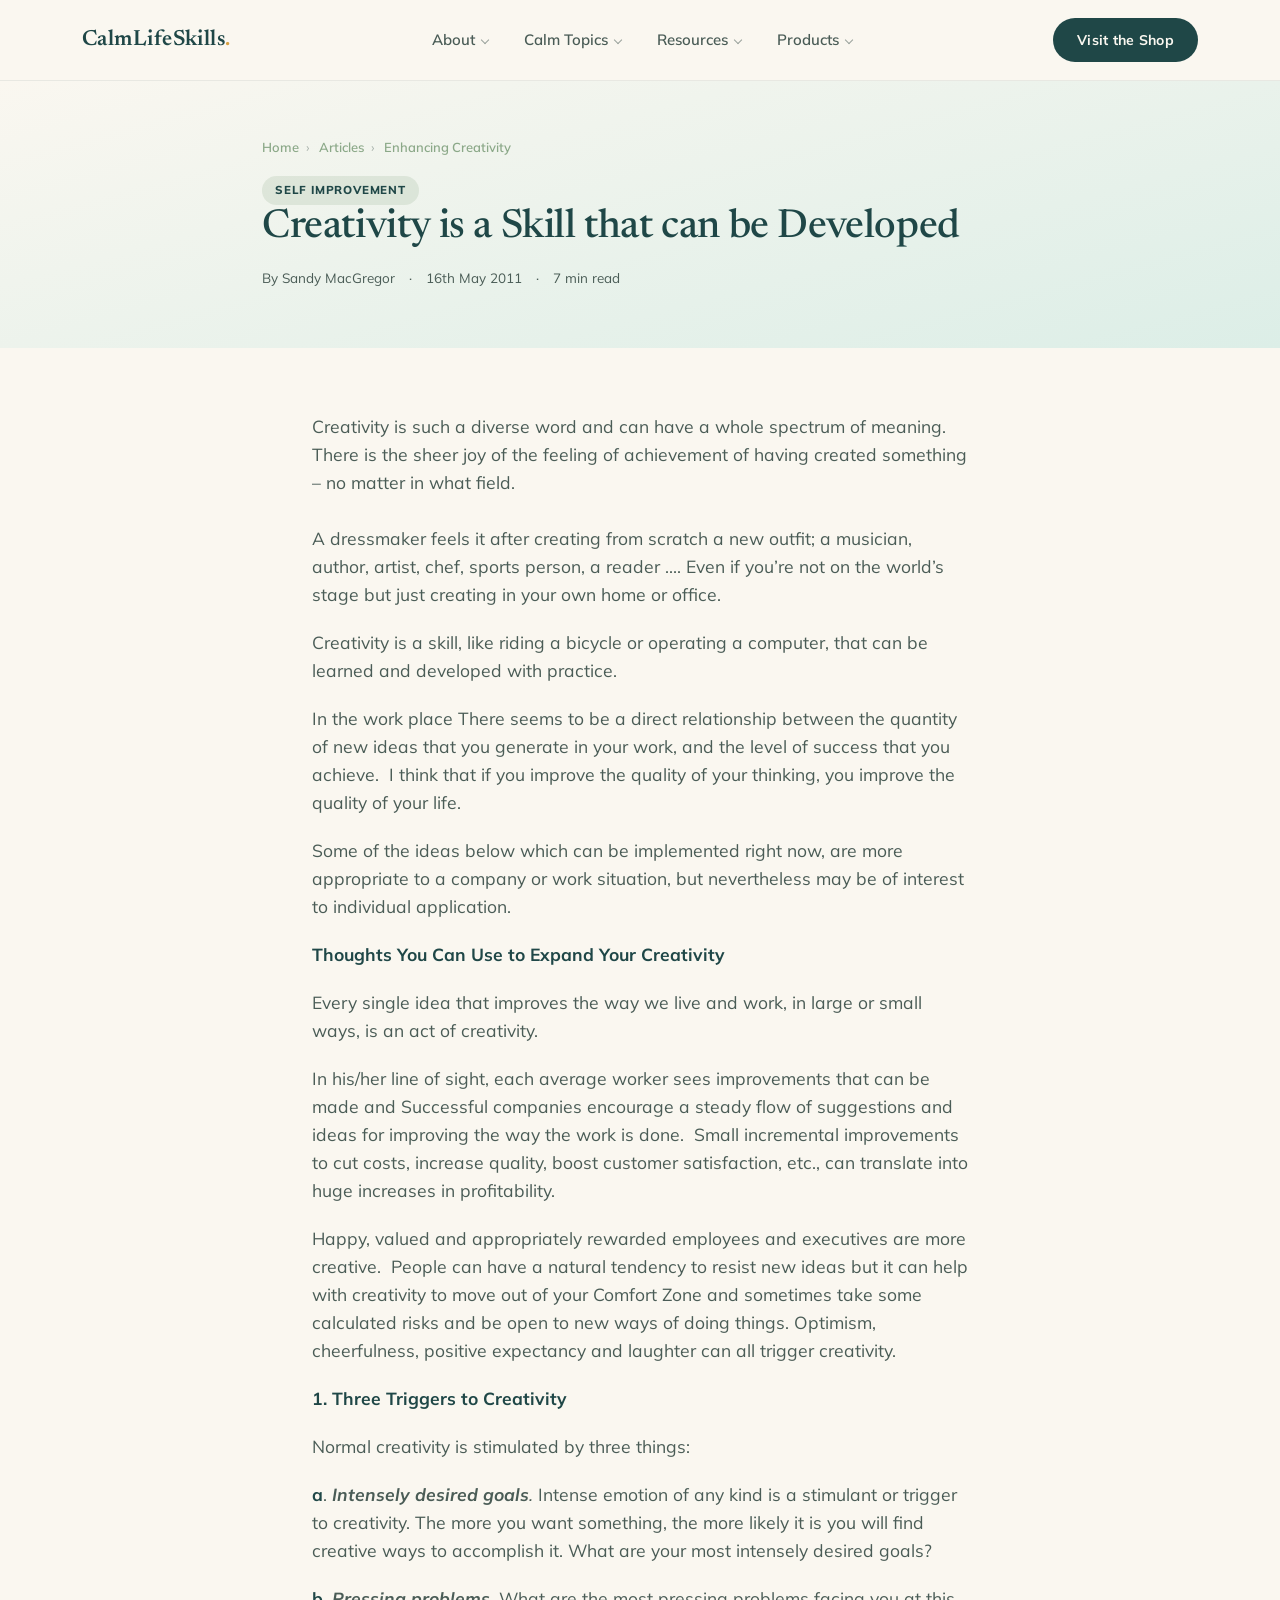
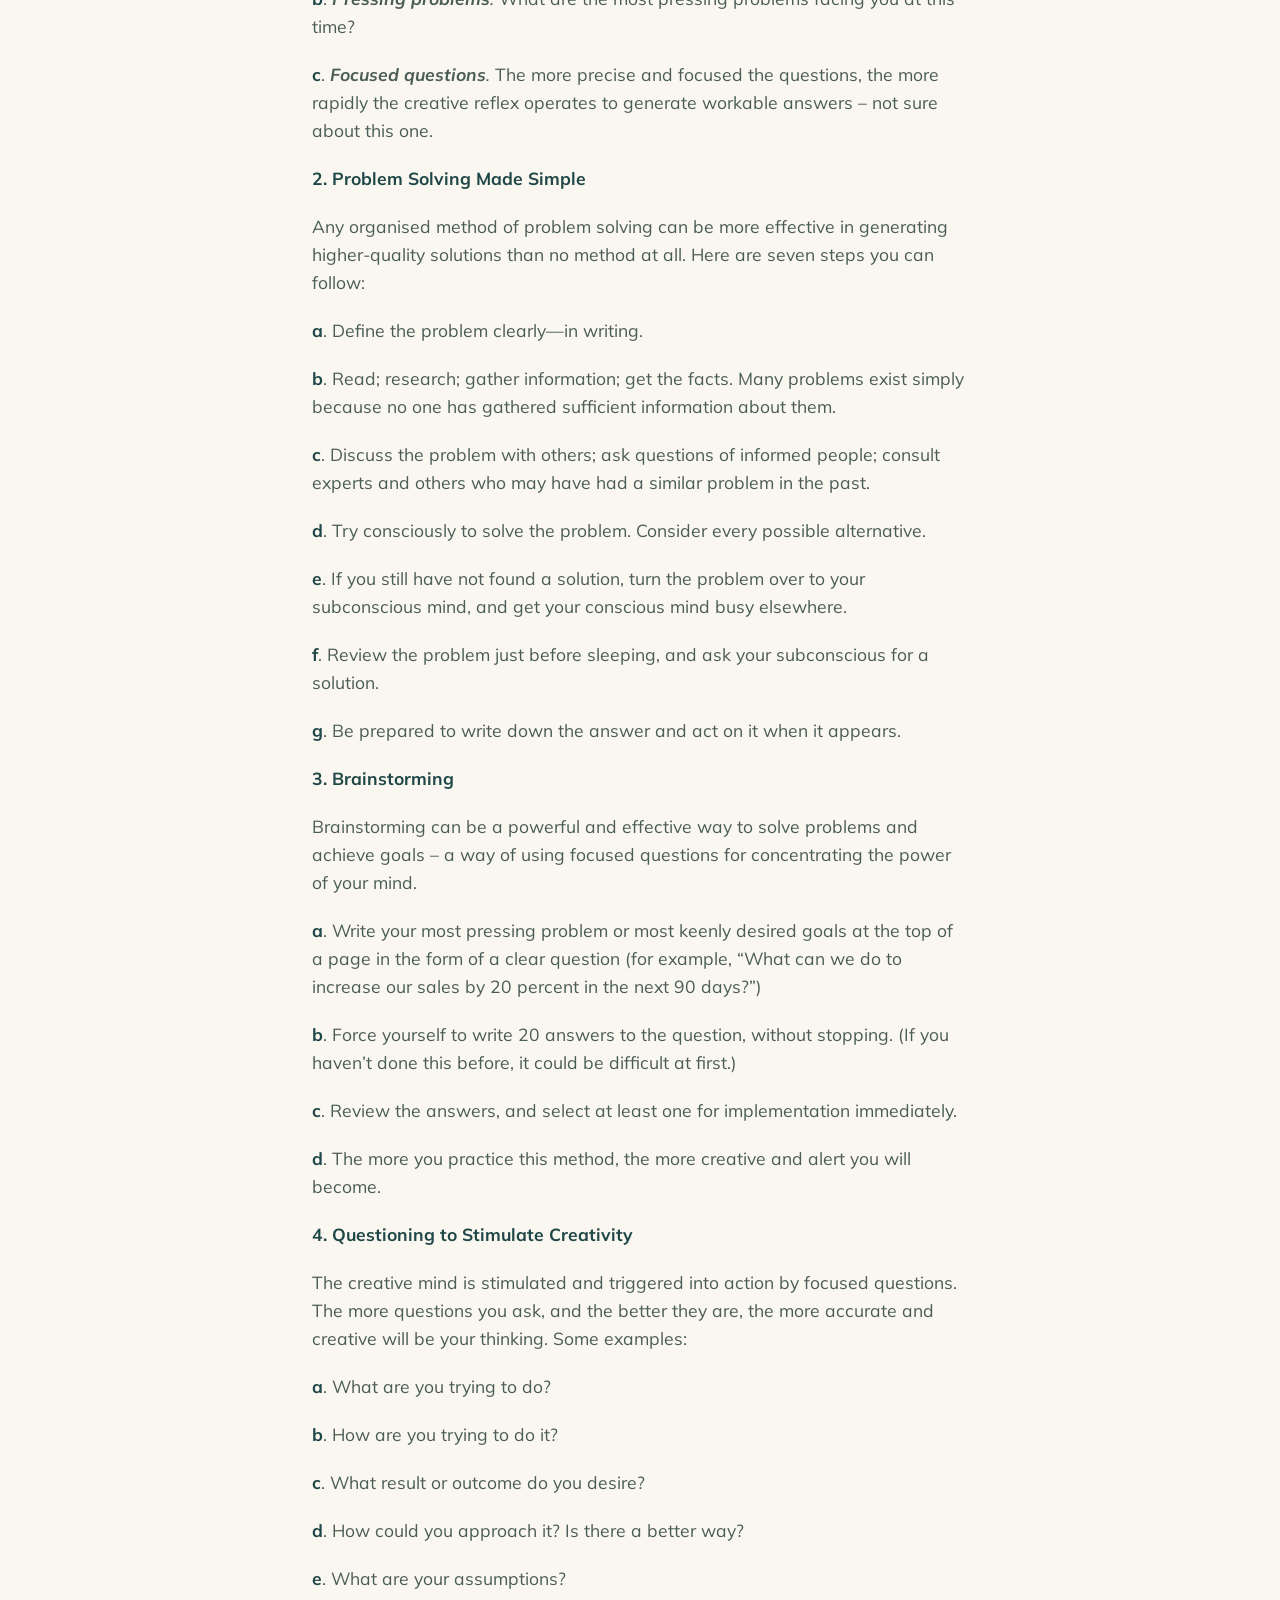
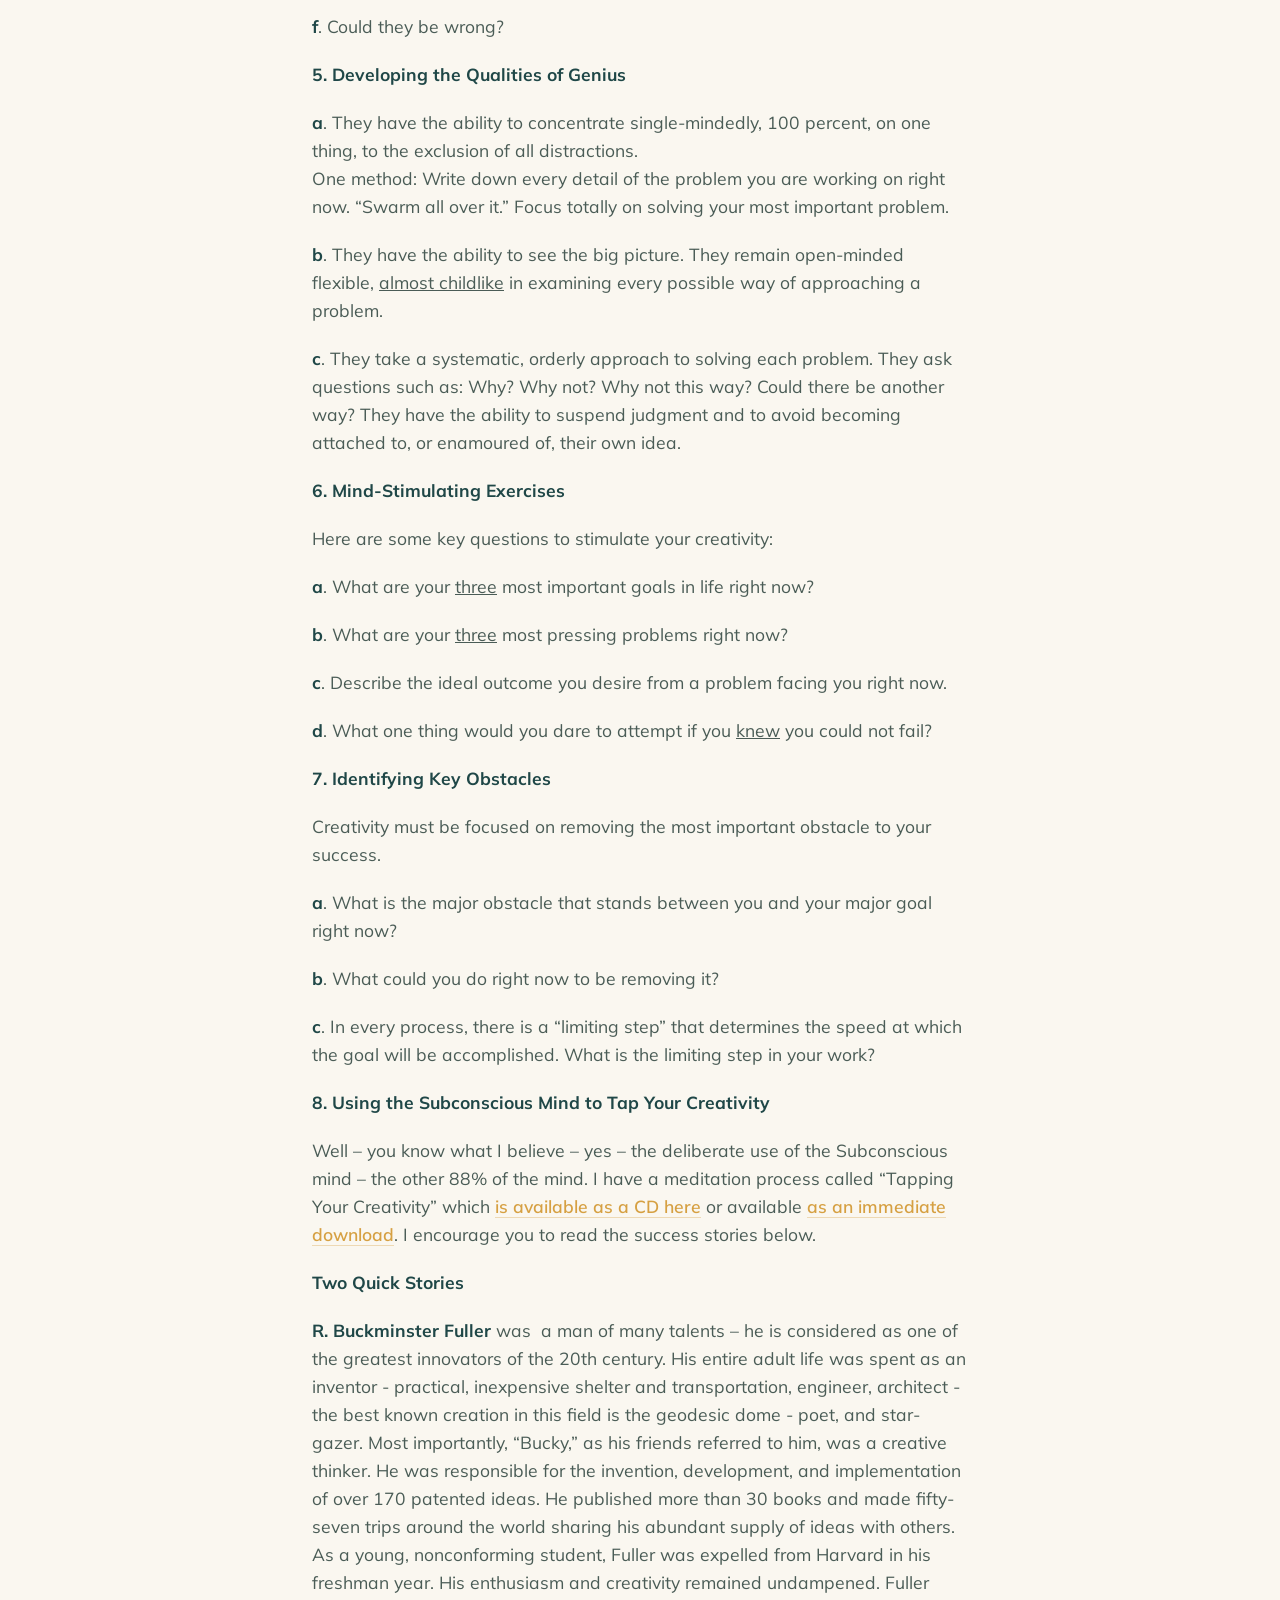
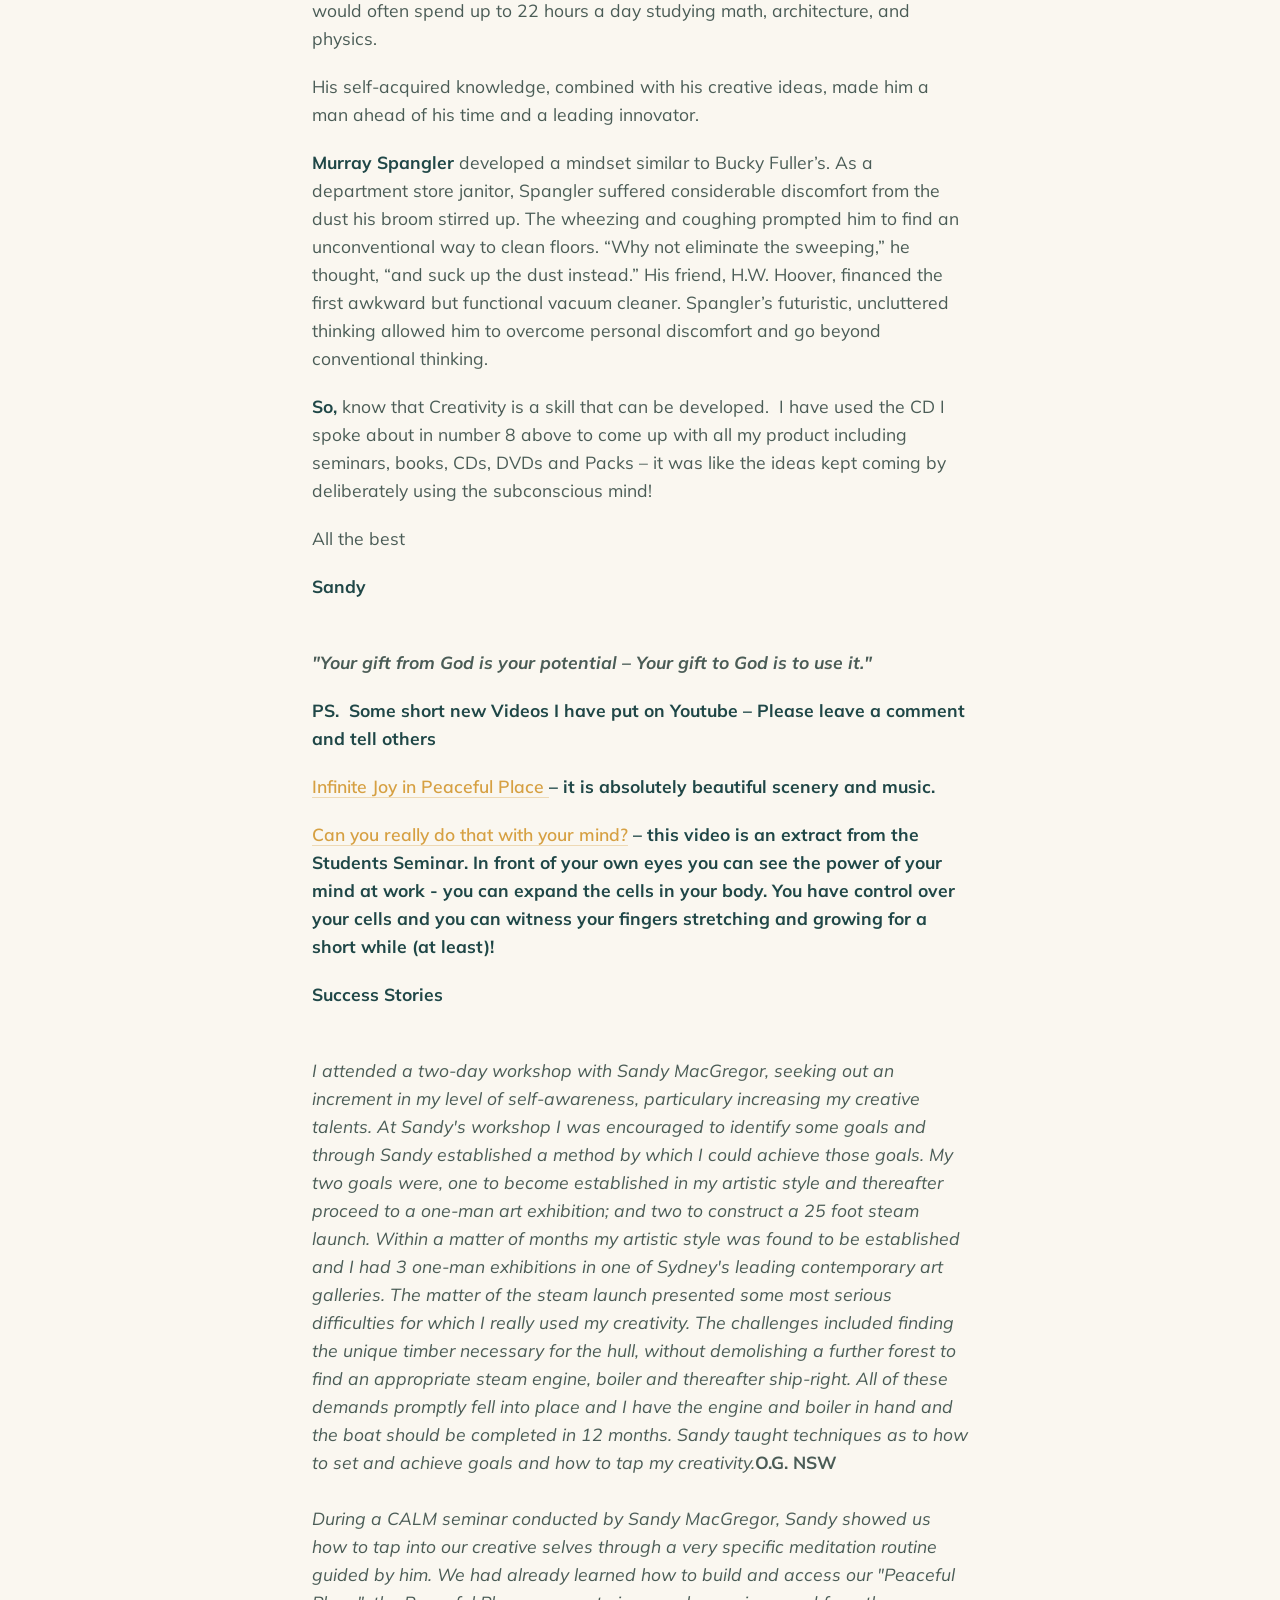
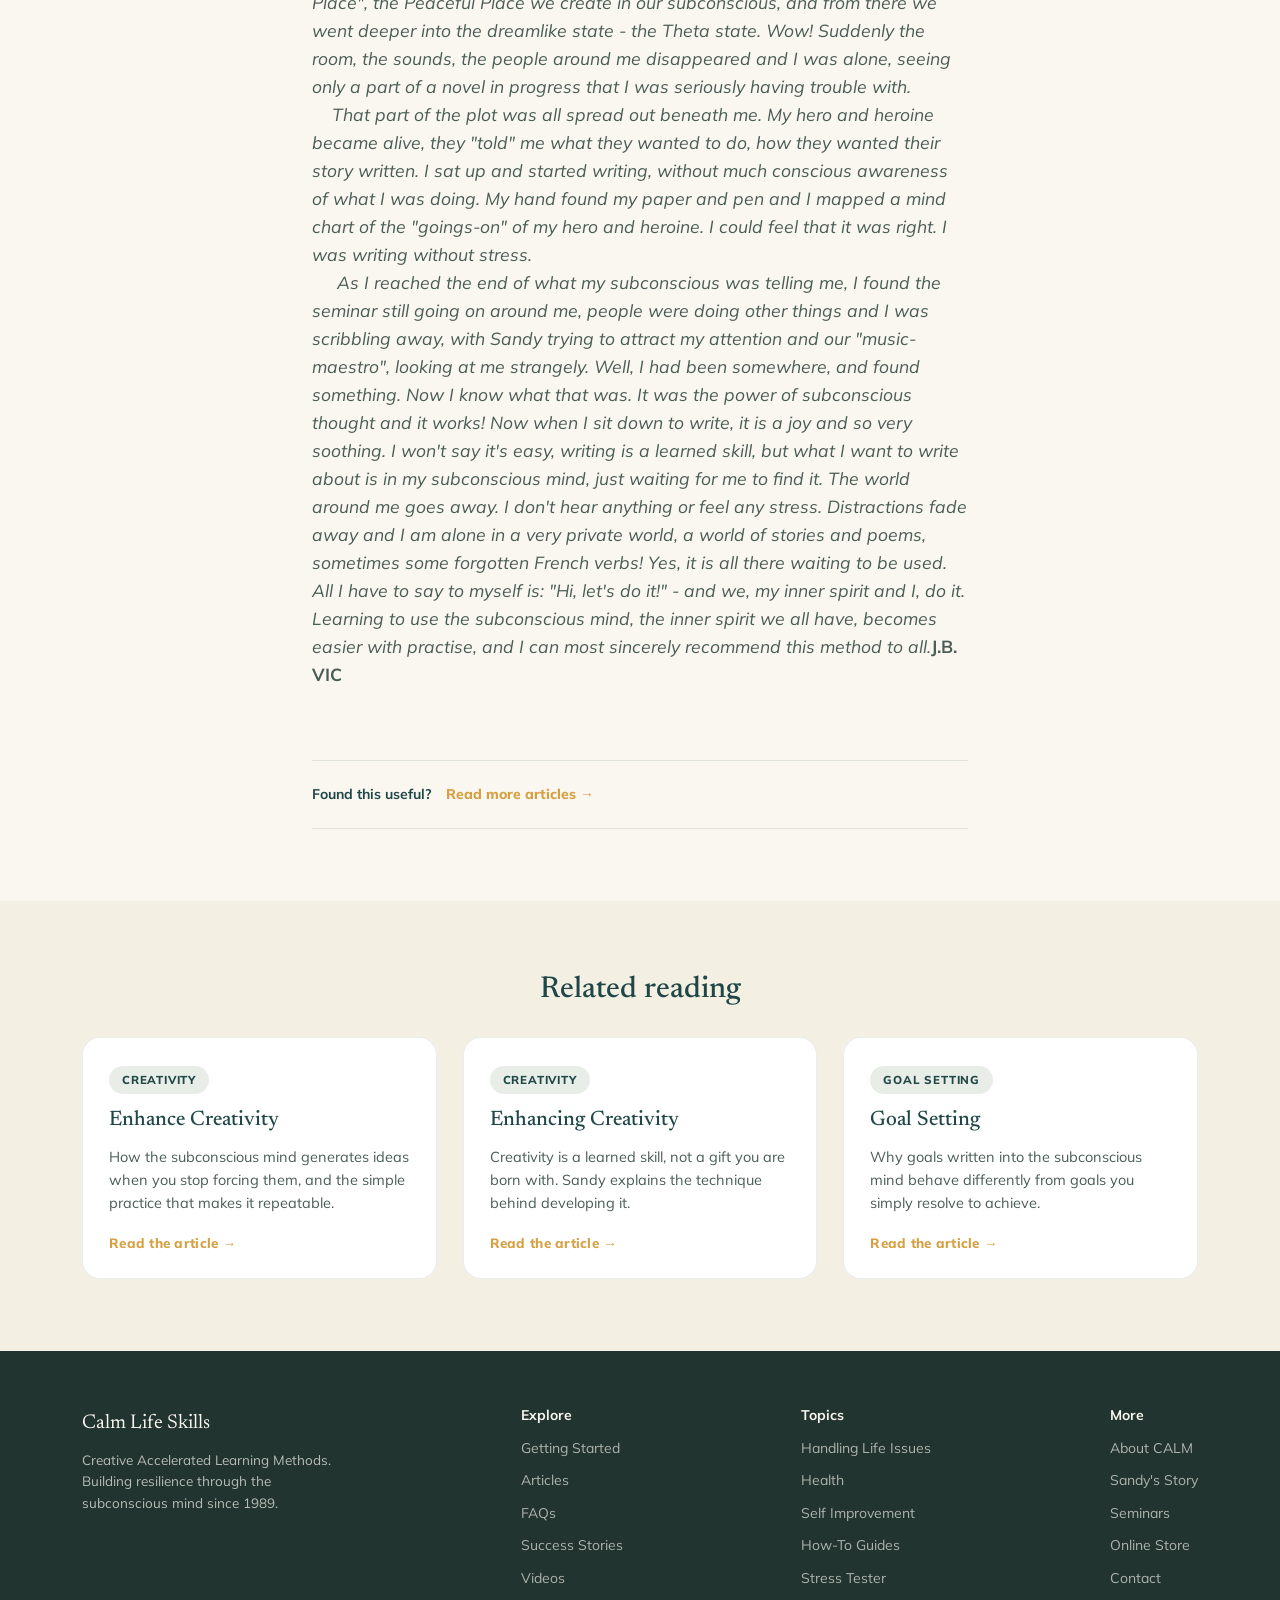
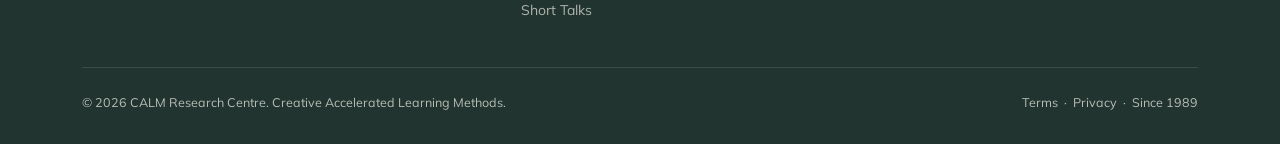
==== article.html @ 5b9779eb "CALM design refresh: article + listing templates, full nav, mobile drawer" ====
<!DOCTYPE html>
<html lang="en">
<head>
<meta charset="UTF-8">
<meta name="viewport" content="width=device-width, initial-scale=1.0">
<title>Creativity is a Skill that can be Developed | CALM Research Centre</title>
<meta name="description" content="Creativity is such a diverse word and can have a whole spectrum of meaning. There is the sheer joy of the feeling of achievement of having created something." />
<link rel="preconnect" href="https://fonts.googleapis.com">
<link rel="preconnect" href="https://fonts.gstatic.com" crossorigin>
<link href="https://fonts.googleapis.com/css2?family=Newsreader:ital,opsz,wght@0,72,400;0,72,500;0,72,600;1,72,400;1,72,500&family=Mulish:wght@400;500;600;700;800&display=swap" rel="stylesheet">
<link href="assets/calm-theme.css" rel="stylesheet">
</head>
<body>
<a class="skip-link" href="#main">Skip to content</a>

<div class="topbar">
  <div class="topbar-inner">
    <a href="/" class="logo">CalmLifeSkills<span>.</span></a>

    <nav class="nav-links" aria-label="Main">
      <div class="has-mega">
        <a href="/about">About</a>
        <div class="mega cols-1">
          <div>
            <h5>About</h5>
          <a href="/about/calm">About CALM</a>
          <a href="/about/sandy-macgregor">Sandy&#x27;s Story</a>
          <a href="/about/all-the-latest">All the Latest</a>
          <a href="/about/contact">Contact</a>
          <a href="/charity-and-others/my-charity">My Charity</a>
          <a href="/charity-and-others/tours-to-vietnam">My Tours to Vietnam</a>
          </div>
        </div>
      </div>

      <div class="has-mega">
        <a href="/topics" class="is-active">Calm Topics</a>
        <div class="mega cols-3">
          <div>
            <h5>Handling Life Issues</h5>
          <a href="/handling-life-issues/acceptance-and-letting-go">Acceptance &amp; Letting Go</a>
          <a href="/handling-life-issues/dealing-with-anger">Anger</a>
          <a href="/handling-life-issues/children">Children</a>
          <a href="/handling-life-issues/moving-through-depression">Depression</a>
          <a href="/handling-life-issues/stop-fear">Fear</a>
          <a href="/handling-life-issues/forgiveness">Forgiveness</a>
          <a href="/handling-life-issues/gratefulness">Gratefulness</a>
          <a href="/handling-life-issues/grief-trauma-loss">Grief, Trauma &amp; Loss</a>
          <a href="/handling-life-issues/life-purpose">Life Purpose</a>
          <a href="/handling-life-issues/meditation">Meditation</a>
          <a href="/handling-life-issues/peace-and-harmony">Peace &amp; Harmony</a>
          <a href="/handling-life-issues/procrastination-and-motivation">Procrastination &amp; Motivation</a>
          <a href="/handling-life-issues/prosperity-and-abundance">Prosperity &amp; Abundance</a>
          </div>
          <div>
            <h5>&nbsp;</h5>
          <a href="/handling-life-issues/improving-relationships">Relationships</a>
          <a href="/handling-life-issues/science-of-the-mind">Science of the Mind</a>
          <a href="/handling-life-issues/self-worth-and-confidence">Self-Worth &amp; Confidence</a>
          <a href="/handling-life-issues/sleep-made-easy">Sleep</a>
          <a href="/handling-life-issues/quit-smoking">Smoking</a>
          <a href="/handling-life-issues/spirituality">Spirituality</a>
          <a href="/handling-life-issues/stress">Stress</a>
          <a href="/handling-life-issues/subconscious-mind">Subconscious Mind</a>
          <a href="/handling-life-issues/technique">Technique</a>
          <a href="/handling-life-issues/unconditional-love">Unconditional Love</a>
          <a href="/handling-life-issues/weight-loss">Weight Loss</a>
          <a href="/handling-life-issues/worry-and-anxiety">Worry &amp; Anxiety</a>
          </div>
          <div>
            <h5>Health</h5>
          <a href="/health/labour-and-childbirth">Childbirth</a>
          <a href="/health/moving-through-depression">Depression</a>
          <a href="/health/health-and-healing">Health &amp; Healing</a>
          <a href="/health/meditation">Meditation</a>
          <a href="/health/sleep-made-easy">Sleep</a>
          <a href="/health/quit-smoking">Smoking</a>
          <a href="/health/stress">Stress</a>
          <a href="/health/subconscious-mind">Subconscious Mind</a>
          <a href="/health/weight-loss">Weight Loss</a>
          <a href="/health/worry-and-anxiety">Worry &amp; Anxiety</a>
            <h5 style="margin-top:18px">Self Improvement</h5>
          <a href="/self-improvement/enhancing-creativity">Creativity</a>
          <a href="/self-improvement/goal-setting">Goal Setting</a>
          <a href="/self-improvement/personal-leadership">Leadership</a>
          <a href="/self-improvement/life-purpose">Life Purpose</a>
          <a href="/self-improvement/meditation">Meditation</a>
            <a href="/self-improvement">All self improvement &rarr;</a>
          </div>
        </div>
      </div>

      <div class="has-mega">
        <a href="/resources">Resources</a>
        <div class="mega cols-1">
          <div>
            <h5>Resources</h5>
          <a href="/getting-started/">Getting Started</a>
          <a href="/articles">Articles</a>
          <a href="/faq">FAQs</a>
          <a href="/how-to-guides">How-To Guides</a>
          <a href="/success-stories">Success Stories</a>
          <a href="/videos">Videos</a>
          <a href="/short-talks">Short Talks</a>
          <a href="/stress-test">Stress Tester</a>
          <a href="/mmn/signup">Mind Matters News</a>
          <a href="/mmn/archive">MMN Archive</a>
          </div>
        </div>
      </div>

      <div class="has-mega">
        <a href="/shop">Products</a>
        <div class="mega cols-1">
          <div>
            <h5>Products</h5>
          <a href="/seminars">Seminar Information</a>
          <a href="https://shop.calm.com.au/">Online Store</a>
          <a href="https://shop.calm.com.au/collections/books">Books</a>
          <a href="https://shop.calm.com.au/collections/seminar">Seminars on DVD</a>
          <a href="https://shop.calm.com.au/collections/audio">Audio CDs</a>
          <a href="https://shop.calm.com.au/collections/dvd">DVDs</a>
          <a href="https://shop.calm.com.au/collections/packs">Packs</a>
          <a href="https://shop.calm.com.au/collections/personal-coaching">Coaching</a>
          <a href="https://shop.calm.com.au/collections/meditation">Meditation</a>
          </div>
        </div>
      </div>
    </nav>

    <a href="https://shop.calm.com.au/" class="nav-cta">Visit the Shop</a>

    <button class="nav-toggle" aria-label="Open menu" aria-expanded="false"
            aria-controls="site-drawer" data-drawer-open>
      <span></span><span></span><span></span>
    </button>
  </div>
</div>

<div class="drawer" id="site-drawer">
  <div class="drawer-scrim" data-drawer-close></div>
  <div class="drawer-panel" role="dialog" aria-modal="true" aria-label="Menu">
    <div class="drawer-head">
      <span class="logo">CalmLifeSkills<span>.</span></span>
      <button class="drawer-close" aria-label="Close menu" data-drawer-close>
        &times;
      </button>
    </div>

    <a class="drawer-link" href="/">Home</a>

    <details>
      <summary>About</summary>
      <div class="drawer-sub">
        <a href="/about/calm">About CALM</a>
        <a href="/about/sandy-macgregor">Sandy&#x27;s Story</a>
        <a href="/about/all-the-latest">All the Latest</a>
        <a href="/about/contact">Contact</a>
        <a href="/charity-and-others/my-charity">My Charity</a>
        <a href="/charity-and-others/tours-to-vietnam">My Tours to Vietnam</a>
      </div>
    </details>

    <details>
      <summary>Calm Topics</summary>
      <div class="drawer-sub">
        <h5>Handling Life Issues</h5>
        <a href="/handling-life-issues/acceptance-and-letting-go">Acceptance &amp; Letting Go</a>
        <a href="/handling-life-issues/dealing-with-anger">Anger</a>
        <a href="/handling-life-issues/children">Children</a>
        <a href="/handling-life-issues/moving-through-depression">Depression</a>
        <a href="/handling-life-issues/stop-fear">Fear</a>
        <a href="/handling-life-issues/forgiveness">Forgiveness</a>
        <a href="/handling-life-issues/gratefulness">Gratefulness</a>
        <a href="/handling-life-issues/grief-trauma-loss">Grief, Trauma &amp; Loss</a>
        <a href="/handling-life-issues/life-purpose">Life Purpose</a>
        <a href="/handling-life-issues/meditation">Meditation</a>
        <a href="/handling-life-issues/peace-and-harmony">Peace &amp; Harmony</a>
        <a href="/handling-life-issues/procrastination-and-motivation">Procrastination &amp; Motivation</a>
        <a href="/handling-life-issues/prosperity-and-abundance">Prosperity &amp; Abundance</a>
        <a href="/handling-life-issues/improving-relationships">Relationships</a>
        <a href="/handling-life-issues/science-of-the-mind">Science of the Mind</a>
        <a href="/handling-life-issues/self-worth-and-confidence">Self-Worth &amp; Confidence</a>
        <a href="/handling-life-issues/sleep-made-easy">Sleep</a>
        <a href="/handling-life-issues/quit-smoking">Smoking</a>
        <a href="/handling-life-issues/spirituality">Spirituality</a>
        <a href="/handling-life-issues/stress">Stress</a>
        <a href="/handling-life-issues/subconscious-mind">Subconscious Mind</a>
        <a href="/handling-life-issues/technique">Technique</a>
        <a href="/handling-life-issues/unconditional-love">Unconditional Love</a>
        <a href="/handling-life-issues/weight-loss">Weight Loss</a>
        <a href="/handling-life-issues/worry-and-anxiety">Worry &amp; Anxiety</a>
        <h5>Health</h5>
        <a href="/health/labour-and-childbirth">Childbirth</a>
        <a href="/health/moving-through-depression">Depression</a>
        <a href="/health/health-and-healing">Health &amp; Healing</a>
        <a href="/health/meditation">Meditation</a>
        <a href="/health/sleep-made-easy">Sleep</a>
        <a href="/health/quit-smoking">Smoking</a>
        <a href="/health/stress">Stress</a>
        <a href="/health/subconscious-mind">Subconscious Mind</a>
        <a href="/health/weight-loss">Weight Loss</a>
        <a href="/health/worry-and-anxiety">Worry &amp; Anxiety</a>
        <h5>Self Improvement</h5>
        <a href="/self-improvement/enhancing-creativity">Creativity</a>
        <a href="/self-improvement/goal-setting">Goal Setting</a>
        <a href="/self-improvement/personal-leadership">Leadership</a>
        <a href="/self-improvement/life-purpose">Life Purpose</a>
        <a href="/self-improvement/meditation">Meditation</a>
        <a href="/self-improvement/memory-and-learning">Memory</a>
        <a href="/self-improvement/prosperity-and-abundance">Prosperity &amp; Abundance</a>
        <a href="/self-improvement/sales-and-productivity">Sales &amp; Productivity</a>
        <a href="/self-improvement/science-of-the-mind">Science of the Mind</a>
        <a href="/self-improvement/self-worth-and-confidence">Self-Worth &amp; Confidence</a>
        <a href="/self-improvement/spirituality">Spirituality</a>
        <a href="/self-improvement/sports">Sports</a>
        <a href="/self-improvement/subconscious-mind">Subconscious Mind</a>
        <a href="/self-improvement/technique">Technique</a>
      </div>
    </details>

    <details>
      <summary>Resources</summary>
      <div class="drawer-sub">
        <a href="/getting-started/">Getting Started</a>
        <a href="/articles">Articles</a>
        <a href="/faq">FAQs</a>
        <a href="/how-to-guides">How-To Guides</a>
        <a href="/success-stories">Success Stories</a>
        <a href="/videos">Videos</a>
        <a href="/short-talks">Short Talks</a>
        <a href="/stress-test">Stress Tester</a>
        <a href="/mmn/signup">Mind Matters News</a>
        <a href="/mmn/archive">MMN Archive</a>
      </div>
    </details>

    <details>
      <summary>Products</summary>
      <div class="drawer-sub">
        <a href="/seminars">Seminar Information</a>
        <a href="https://shop.calm.com.au/">Online Store</a>
        <a href="https://shop.calm.com.au/collections/books">Books</a>
        <a href="https://shop.calm.com.au/collections/seminar">Seminars on DVD</a>
        <a href="https://shop.calm.com.au/collections/audio">Audio CDs</a>
        <a href="https://shop.calm.com.au/collections/dvd">DVDs</a>
        <a href="https://shop.calm.com.au/collections/packs">Packs</a>
        <a href="https://shop.calm.com.au/collections/personal-coaching">Coaching</a>
        <a href="https://shop.calm.com.au/collections/meditation">Meditation</a>
      </div>
    </details>

    <a href="https://shop.calm.com.au/" class="nav-cta">Visit the Shop</a>
  </div>
</div>

<main id="main">

<div class="article-hero">
  <div class="wrap">
    <div class="crumbs">
      <a href="/">Home</a><span>&rsaquo;</span>
      <a href="/articles">Articles</a><span>&rsaquo;</span>
      <a href="/self-improvement/enhancing-creativity">Enhancing Creativity</a>
    </div>
    <span class="tag">Self Improvement</span>
    <h1>Creativity is a Skill that can be Developed</h1>
    <div class="article-meta">
      <span>By Sandy MacGregor</span>
      <span>&middot;</span>
      <time datetime="2011-05-16">16th May 2011</time>
      <span>&middot;</span>
      <span>7 min read</span>
    </div>
  </div>
</div>

<article class="article-body">
Creativity is such a diverse word and can have a whole spectrum of meaning.
There is the sheer joy of the feeling of achievement of having created something – no matter in what field.<br /><br /><p>A dressmaker feels it after creating from scratch a new outfit; a musician, author, artist, chef, sports person, a reader &hellip;. Even if you&rsquo;re not on the world&rsquo;s stage but just creating in your own home or office.</p>
<div>Creativity is a skill, like riding a bicycle or operating a computer, that can be learned and developed with practice.</div>
<div>In the work place There seems to be a direct relationship between the quantity of new ideas that you generate in your work, and the level of success that you achieve.&nbsp; I think that if you improve the quality of your thinking, you improve the quality of your life.</div>
<div>&nbsp;</div>
<div>Some of the ideas below which can be implemented right now, are more appropriate to a company or work situation, but nevertheless may be of interest to individual application.</div>
<p>&nbsp;</p>
<div><strong><span style="color: #0d850d; font-size: 15pt">Thoughts You Can Use to Expand Your Creativity </span></strong></div>
<div>&nbsp;</div>
<div>Every single idea that improves the way we live and work, in large or small ways, is an act of creativity.</div>
<div>&nbsp;</div>
<div>In his/her line of sight, each average worker sees improvements that can be made and Successful companies encourage a steady flow of suggestions and ideas for improving the way the work is done. &nbsp;Small incremental improvements to cut costs, increase quality, boost customer satisfaction, etc., can translate into huge increases in profitability.</div>
<div>&nbsp;</div>
<div>Happy, valued and appropriately rewarded employees and executives are more creative. &nbsp;People can have a natural tendency to resist new ideas but it can help with creativity to move out of your Comfort Zone and sometimes take some calculated risks and be open to new ways of doing things. Optimism, cheerfulness, positive expectancy and laughter can all trigger creativity.</div>
<div>&nbsp;</div>
<div><strong><span style="color: #0d850d">1. Three Triggers to Creativity</span></strong></div>
<div>&nbsp;</div>
<div>Normal creativity is stimulated by three things:</div>
<div><strong>a</strong>. <em><b>Intensely desired goals</b>.</em> Intense emotion of any kind is a stimulant or trigger to creativity. The more you want something, the more likely it is you will find creative ways to accomplish it. What are your most intensely desired goals?</div>
<div><strong>b</strong>. <em><b>Pressing problems</b>.</em> What are the most pressing problems facing you at this time?</div>
<div><strong>c</strong>. <em><b>Focused questions</b>.</em> The more precise and focused the questions, the more rapidly the creative reflex operates to generate workable answers &ndash; not sure about this one.</div>
<div>&nbsp;</div>
<div><strong><span style="color: #0d850d">2. Problem Solving Made Simple</span></strong></div>
<div>&nbsp;</div>
<div>Any organised method of problem solving can be more effective in generating higher-quality solutions than no method at all. Here are seven steps you can follow:</div>
<div><strong>a</strong>. Define the problem clearly&mdash;in writing.</div>
<div><strong>b</strong>. Read; research; gather information; get the facts. Many problems exist simply because no one has gathered sufficient information about them.</div>
<div><strong>c</strong>. Discuss the problem with others; ask questions of informed people; consult experts and others who may have had a similar problem in the past.</div>
<div><strong>d</strong>. Try consciously to solve the problem. Consider every possible alternative.</div>
<div><strong>e</strong>. If you still have not found a solution, turn the problem over to your subconscious mind, and get your conscious mind busy elsewhere.</div>
<div><strong>f</strong>. Review the problem just before sleeping, and ask your subconscious for a solution.</div>
<div><strong>g</strong>. Be prepared to write down the answer and act on it when it appears.</div>
<div>&nbsp;</div>
<div><strong><span style="color: #0d850d">3. Brainstorming</span></strong></div>
<div>&nbsp;</div>
<div>Brainstorming can be a powerful and effective way to solve problems and achieve goals &ndash; a way of using focused questions for concentrating the power of your mind.</div>
<div><strong>a</strong>. Write your most pressing problem or most keenly desired goals at the top of a page in the form of a clear question (for example, &ldquo;What can we do to increase our sales by 20 percent in the next 90 days?&rdquo;)</div>
<div><strong>b</strong>. Force yourself to write 20 answers to the question, without stopping. (If you haven&rsquo;t done this before, it could be difficult at first.)</div>
<div><strong>c</strong>. Review the answers, and select at least one for implementation immediately.</div>
<div><strong>d</strong>. The more you practice this method, the more creative and alert you will become.</div>
<div>&nbsp;</div>
<div><strong><span style="color: #0d850d">4. Questioning to Stimulate Creativity</span></strong></div>
<div>&nbsp;</div>
<div>The creative mind is stimulated and triggered into action by focused questions. The more questions you ask, and the better they are, the more accurate and creative will be your thinking. Some examples:</div>
<div><strong>a</strong>. What are you trying to do?</div>
<div><strong>b</strong>. How are you trying to do it?</div>
<div><strong>c</strong>. What result or outcome do you desire?</div>
<div><strong>d</strong>. How could you approach it? Is there a better way?</div>
<div><strong>e</strong>. What are your assumptions?</div>
<div><strong>f</strong>. Could they be wrong?</div>
<div>&nbsp;</div>
<div><strong><span style="color: #0d850d">5. Developing the Qualities of Genius</span></strong></div>
<div>&nbsp;</div>
<div><strong>a</strong>. They have the ability to concentrate single-mindedly, 100 percent, on one thing, to the exclusion of all distractions.<br />
One method: Write down every detail of the problem you are working on right now. &ldquo;Swarm all over it.&rdquo; Focus totally on solving your most important problem.</div>
<div><strong>b</strong>. They have the ability to see the big picture. They remain open-minded flexible, <u>almost childlike</u> in examining every possible way of approaching a problem.</div>
<div><strong>c</strong>. They take a systematic, orderly approach to solving each problem. They ask questions such as: Why? Why not? Why not this way? Could there be another way? They have the ability to suspend judgment and to avoid becoming attached to, or enamoured of, their own idea.</div>
<div>&nbsp;</div>
<div><strong><span style="color: #0d850d">6. Mind-Stimulating Exercises</span></strong></div>
<div>&nbsp;</div>
<div>Here are some key questions to stimulate your creativity:</div>
<div><strong>a</strong>. What are your <u>three</u> most important goals in life right now?</div>
<div><strong>b</strong>. What are your <u>three</u> most pressing problems right now?</div>
<div><strong>c</strong>. Describe the ideal outcome you desire from a problem facing you right now.</div>
<div><strong>d</strong>. What one thing would you dare to attempt if you <u>knew</u> you could not fail?</div>
<div>&nbsp;</div>
<div><strong><span style="color: #0d850d">7. Identifying Key Obstacles</span></strong></div>
<div>&nbsp;</div>
<div>Creativity must be focused on removing the most important obstacle to your success.</div>
<div><strong>a</strong>. What is the major obstacle that stands between you and your major goal right now?</div>
<div><strong>b</strong>. What could you do right now to be removing it?</div>
<div><strong>c</strong>. In every process, there is a &ldquo;limiting step&rdquo; that determines the speed at which the goal will be accomplished. What is the limiting step in your work?<strong>&nbsp;</strong></div>
<div>&nbsp;</div>
<div><strong><span style="color: #0d850d">8. Using the Subconscious Mind to Tap Your Creativity</span></strong></div>
<div>&nbsp;</div>
<div>Well &ndash; you know what I believe &ndash; yes &ndash; the deliberate use of the Subconscious mind &ndash; the other 88% of the mind. I have a meditation process called &ldquo;Tapping Your Creativity&rdquo; which <strong><a href="http://click.icptrack.com/icp/relay.php?r=19987408&msgid=285549&act=IWJO&c=678985&destination=http%3A%2F%2Fwww.calm.com.au%2Fshop%2Fcds%2Fpeaceful-place-series-no-7-tapping-your-creativity-p-16%3Fzenid%3Ddafa89f3e544220f9a63b59608d77063"><font color="#0000ff">is available as a CD here</font></a></strong> or available <strong><a href="http://click.icptrack.com/icp/relay.php?r=19987408&msgid=285549&act=IWJO&c=678985&destination=http%3A%2F%2Fwww.calm.com.au%2Fshop%2Finstant-download-cds%2Fpeaceful-place-series-no-7-tapping-your-creativity%3Fzenid%3Ddafa89f3e544220f9a63b59608d77063"><font color="#0000ff">as an immediate download</font></a></strong>. I encourage you to read the success stories below.</div>
<div>&nbsp;</div>
<div><strong><span style="color: #0d850d">Two Quick Stories</span></strong></div>
<div>&nbsp;</div>
<div><strong>R. Buckminster Fuller</strong> was&nbsp; a man of many talents &ndash; he is considered as one of the greatest innovators of the 20th century. His entire adult life was spent as an inventor - practical, inexpensive shelter and transportation, engineer, architect - the best known&nbsp;creation in this field&nbsp;is the&nbsp;geodesic dome -&nbsp;poet, and star-gazer. Most importantly, &ldquo;Bucky,&rdquo; as his friends referred to him, was a creative thinker. He was responsible for the invention, development, and implementation of over 170 patented ideas. He&nbsp;published more than 30&nbsp;books and made fifty-seven trips around the world sharing his abundant supply of ideas with others.&nbsp; As a young, nonconforming student, Fuller was expelled from Harvard in his freshman year. His enthusiasm and creativity remained undampened. Fuller would often spend up to 22 hours a day studying math, architecture, and physics.</div>
<div>His self-acquired knowledge, combined with his creative ideas, made him a man ahead of his time and a leading innovator.</div>
<div>&nbsp;</div>
<div><strong>Murray Spangler</strong> developed a mindset similar to Bucky Fuller&rsquo;s. As a department store janitor, Spangler suffered considerable discomfort from the dust his broom stirred up. The wheezing and coughing prompted him to find an unconventional way to clean floors. &ldquo;Why not eliminate the sweeping,&rdquo; he thought, &ldquo;and suck up the dust instead.&rdquo; His friend, H.W. Hoover, financed the first awkward but functional vacuum cleaner. Spangler&rsquo;s futuristic, uncluttered thinking allowed him to overcome personal discomfort and go beyond conventional thinking.</div>
<div>&nbsp;</div>
<div><strong>So,</strong> know that Creativity is a skill that can be developed.&nbsp; I have used the CD I spoke about in number&nbsp;8 above to come up with all my product including seminars, books, CDs, DVDs and Packs &ndash; it was like the ideas kept coming by deliberately using the subconscious mind!</div>
<div>&nbsp;</div>
<div>All the best</div>
<div>&nbsp;</div>
<div>&nbsp;</div>
<div><strong>Sandy</strong></div>
<div><br />
<em><b>"Your gift from God is your potential &ndash; Your gift to God is to use it."</b></em><strong>&nbsp;</strong></div>
<div>&nbsp;</div>
<div><strong><span style="color: #0d850d; font-size: 13.5pt">PS. &nbsp;Some short new Videos I have put on Youtube &ndash; Please leave a comment and tell others</span></strong></div>
<div><strong><span style="font-size: 13.5pt"><a href="http://click.icptrack.com/icp/relay.php?r=19987408&msgid=285549&act=IWJO&c=678985&destination=http%3A%2F%2Fwww.youtube.com%2Fwatch%3Fv%3Doxgl-_eZb2g"><font color="#0000ff">Infinite Joy in Peaceful Place </font></a>&ndash; it is absolutely beautiful scenery and music.&nbsp;&nbsp;</span></strong></div>
<div><strong><span style="font-size: 13.5pt"><a href="http://click.icptrack.com/icp/relay.php?r=19987408&msgid=285549&act=IWJO&c=678985&destination=http%3A%2F%2Fwww.youtube.com%2Fwatch%3Fv%3DoQWC8nUwobw"><font color="#0000ff">Can you really do that with your mind?</font></a> &ndash; this video is an extract from the Students Seminar. In front of your own eyes you can see the power of your mind at work - you can expand the cells in your body. You have control over your cells and you can witness your fingers stretching and growing for a short while (at least)!</span></strong></div>
<div>&nbsp;</div>
<div><strong><span style="color: #009900; font-size: 13.5pt">Success Stories</span></strong></div>
<div><span style="font-size: 12pt"><br />
<em>I attended a two-day workshop with Sandy MacGregor, seeking out an increment in my level of self-awareness, particulary increasing my creative talents. At Sandy's workshop I was encouraged to identify some goals and through Sandy established a method by which I could achieve those goals. My two goals were, one to become established in my artistic style and thereafter proceed to a one-man art exhibition; and two to construct a 25 foot steam launch. Within a matter of months my artistic style was found to be established and I had 3 one-man exhibitions in one of Sydney's leading contemporary art galleries. The matter of the steam launch presented some most serious difficulties for which I really used my creativity. The challenges&nbsp;included finding the unique timber necessary for the hull, without demolishing a further forest to find an appropriate steam engine, boiler and thereafter ship-right. All of these demands promptly fell into place and I have the engine and boiler in hand and the boat should be completed in 12 months. Sandy&nbsp;taught techniques as to how to set and achieve goals and how to tap my creativity.</em><b>O.G. NSW</b><br />
<br />
<em>During a CALM seminar conducted by Sandy MacGregor, Sandy showed us how to tap into our creative selves through a very specific meditation routine guided by him. We had already learned how to build and access our "Peaceful Place", the Peaceful Place we create in our subconscious, and from there we went deeper into the dreamlike state - the Theta state. Wow! Suddenly the room, the sounds, the people around me disappeared and I was alone, seeing only a part of a novel in progress that I was seriously having trouble with.</em><i><br />
<em>&nbsp;&nbsp;&nbsp; That part of the plot was all spread out beneath me. My hero and heroine became alive, they "told" me what they wanted to do, how they wanted their story written. I sat up and started writing, without much conscious awareness of what I was doing. My hand found my paper and pen and I mapped a mind chart of the "goings-on" of my hero and heroine. I could feel that it was right. I was writing without stress.</em><br />
<em>&nbsp;&nbsp;&nbsp;&nbsp; As I reached the end of what my subconscious was telling me, I found the seminar still going on around me, people were doing other things and I was scribbling away, with Sandy trying to attract my attention and our "music-maestro", looking at me strangely. Well, I had been somewhere, and found something. Now I know what that was. It was the power of subconscious thought and it works! Now when I sit down to write, it is a joy and so very soothing. I won't say it's easy, writing is a learned skill, but what I want to write about is in my subconscious mind, just waiting for me to find it. The world around me goes away. I don't hear anything or feel any stress. Distractions fade away and I am alone in a very private world, a world of stories and poems, sometimes some forgotten French verbs! Yes, it is all there waiting to be used. All I have to say to myself is: "Hi, let's do it!" - and we, my inner spirit and I, do it. Learning to use the subconscious mind, the inner spirit we all have, becomes easier with practise, and I can most sincerely recommend this method to all.</em></i><b>J.B. VIC</b><br />
<br />
</span></div>            </div>
</article>

<div class="article-foot">
  <div class="share-row">
    <strong style="color:var(--teal)">Found this useful?</strong>
    <a href="/articles" class="more" style="color:var(--honey-deep);font-weight:800">
      Read more articles &rarr;</a>
  </div>
</div>

<section class="related">
  <div class="wrap">
    <h2>Related reading</h2>
    <div class="card-grid">
      <a class="card" href="/article/152">
        <span class="tag">Creativity</span>
        <h3>Enhance Creativity</h3>
        <p>How the subconscious mind generates ideas when you stop forcing
          them, and the simple practice that makes it repeatable.</p>
        <span class="more">Read the article &rarr;</span>
      </a>
      <a class="card" href="/article/213">
        <span class="tag">Creativity</span>
        <h3>Enhancing Creativity</h3>
        <p>Creativity is a learned skill, not a gift you are born with.
          Sandy explains the technique behind developing it.</p>
        <span class="more">Read the article &rarr;</span>
      </a>
      <a class="card" href="/article/276">
        <span class="tag">Goal Setting</span>
        <h3>Goal Setting</h3>
        <p>Why goals written into the subconscious mind behave differently
          from goals you simply resolve to achieve.</p>
        <span class="more">Read the article &rarr;</span>
      </a>
    </div>
  </div>
</section>

</main>

<footer>
  <div class="wrap">
    <div class="footer-grid">
      <div>
        <div class="footer-logo">Calm Life Skills</div>
        <div style="max-width: 260px; font-size: 13.5px;">
          Creative Accelerated Learning Methods. Building resilience through
          the subconscious mind since 1989.
        </div>
      </div>
      <div class="footer-col">
        <h4>Explore</h4>
        <a href="/getting-started/">Getting Started</a>
        <a href="/articles">Articles</a>
        <a href="/faq">FAQs</a>
        <a href="/success-stories">Success Stories</a>
        <a href="/videos">Videos</a>
        <a href="/short-talks">Short Talks</a>
      </div>
      <div class="footer-col">
        <h4>Topics</h4>
        <a href="/handling-life-issues">Handling Life Issues</a>
        <a href="/health">Health</a>
        <a href="/self-improvement">Self Improvement</a>
        <a href="/how-to-guides">How-To Guides</a>
        <a href="/stress-test">Stress Tester</a>
      </div>
      <div class="footer-col">
        <h4>More</h4>
        <a href="/about/calm">About CALM</a>
        <a href="/about/sandy-macgregor">Sandy's Story</a>
        <a href="/seminars">Seminars</a>
        <a href="https://shop.calm.com.au/">Online Store</a>
        <a href="/about/contact">Contact</a>
      </div>
    </div>
    <div class="footer-bottom">
      <span>&copy; 2026 CALM Research Centre. Creative Accelerated Learning
        Methods.</span>
      <span><a href="/terms">Terms</a> &nbsp;&middot;&nbsp;
        <a href="/privacy">Privacy</a> &nbsp;&middot;&nbsp; Since 1989</span>
    </div>
  </div>
</footer>

<script>
(function () {
  var body = document.body;
  var toggle = document.querySelector('[data-drawer-open]');

  function close() {
    body.classList.remove('drawer-open');
    if (toggle) { toggle.setAttribute('aria-expanded', 'false'); toggle.focus(); }
  }

  if (toggle) {
    toggle.addEventListener('click', function () {
      body.classList.add('drawer-open');
      toggle.setAttribute('aria-expanded', 'true');
    });
  }

  document.querySelectorAll('[data-drawer-close]').forEach(function (el) {
    el.addEventListener('click', close);
  });

  document.addEventListener('keydown', function (e) {
    if (e.key === 'Escape' && body.classList.contains('drawer-open')) close();
  });

  /* 15 years of WYSIWYG editing left <div>&nbsp;</div> spacers between
     every paragraph. They were invisible under Bootstrap's tighter
     leading; under the new type scale they open large gaps. Shown here
     client-side so the effect is visible — in the PHP build this same
     collapse happens once, server-side, when the article body renders. */
  document.querySelectorAll('.article-body > div, .article-body > p')
    .forEach(function (el) {
      if (!el.querySelector('img') &&
          el.textContent.replace(/\u00a0|\s/g, '') === '') {
        el.remove();
      }
    });
})();
</script>

</body>
</html>
---- assets/calm-theme.css ----
/* calm-theme.css — extracted from Sandy's supplied design, plus the
   templates and navigation the 4 supplied pages do not cover.      */

:root {
  --teal: #1F4747;
  --teal-light: #2C5F5F;
  --sage: #8BA888;
  --seafoam: #A8D5C5;
  --seafoam-light: #DCEEE7;
  --honey: #E8B85C;
  --honey-deep: #D6A042;
  --cream: #FAF7F0;
  --cream-warm: #F4EFE3;
  --ink: #21342F;
  --ink-soft: #4A5C56;
  --white: #FFFFFF;
}

* { margin: 0; padding: 0; box-sizing: border-box; }

html { scroll-behavior: smooth; }

body {
  font-family: 'Mulish', sans-serif;
  color: var(--ink);
  background: var(--cream);
  line-height: 1.6;
  overflow-x: hidden;
}

h1, h2, h3, h4 {
  font-family: 'Newsreader', serif;
  font-weight: 500;
  color: var(--teal);
  line-height: 1.15;
}

a { text-decoration: none; color: inherit; }

.wrap {
  max-width: 1180px;
  margin: 0 auto;
  padding: 0 32px;
}

@media (prefers-reduced-motion: reduce) {
  *, *::before, *::after {
    animation-duration: 0.01ms !important;
    animation-iteration-count: 1 !important;
    transition-duration: 0.01ms !important;
    scroll-behavior: auto !important;
  }
}

/* ===== Top bar ===== */
.topbar {
  position: sticky;
  top: 0;
  z-index: 100;
  background: rgba(250, 247, 240, 0.92);
  backdrop-filter: blur(8px);
  border-bottom: 1px solid rgba(31, 71, 71, 0.08);
}

.topbar-inner {
  display: flex;
  align-items: center;
  justify-content: space-between;
  padding: 18px 32px;
  max-width: 1180px;
  margin: 0 auto;
}

.logo {
  font-family: 'Newsreader', serif;
  font-size: 22px;
  font-weight: 600;
  color: var(--teal);
  letter-spacing: 0.02em;
}

.logo span { color: var(--honey-deep); }

.nav-links {
  display: flex;
  gap: 36px;
  font-size: 15px;
  font-weight: 600;
  color: var(--ink-soft);
}

.nav-links a:hover { color: var(--teal); }

.nav-cta {
  background: var(--teal);
  color: var(--cream);
  padding: 11px 24px;
  border-radius: 30px;
  font-size: 14px;
  font-weight: 700;
  letter-spacing: 0.02em;
  transition: background 0.2s ease, transform 0.2s ease;
}

.nav-cta:hover { background: var(--teal-light); transform: translateY(-1px); }

@media (max-width: 820px) {
  .nav-links { display: none; }
}

/* ===== Hero ===== */
.page-hero {
  background: linear-gradient(165deg, var(--cream) 0%, var(--seafoam-light) 100%);
  padding: 84px 0 72px;
  text-align: center;
}

.page-hero .eyebrow {
  display: inline-flex;
  align-items: center;
  gap: 10px;
  font-size: 13px;
  font-weight: 700;
  letter-spacing: 0.08em;
  text-transform: uppercase;
  color: var(--sage);
  margin-bottom: 22px;
}

.page-hero h1 {
  font-size: 46px;
  letter-spacing: -0.01em;
  max-width: 760px;
  margin: 0 auto 20px;
}

.page-hero h1 em { font-style: italic; color: var(--honey-deep); }

.page-hero p {
  font-size: 19px;
  color: var(--ink-soft);
  max-width: 620px;
  margin: 0 auto;
}

/* ===== Body sections ===== */
section { padding: 80px 0; }

.lead {
  max-width: 720px;
  margin: 0 auto;
}

.lead p {
  font-size: 18px;
  color: var(--ink-soft);
  margin-bottom: 22px;
}

.lead p strong { color: var(--teal); font-weight: 700; }

.lead .big {
  font-family: 'Newsreader', serif;
  font-style: italic;
  font-size: 26px;
  color: var(--teal);
  line-height: 1.4;
  margin: 40px 0;
}

.btn-primary {
  background: var(--teal);
  color: var(--cream);
  padding: 16px 32px;
  border-radius: 32px;
  font-weight: 700;
  font-size: 15px;
  display: inline-flex;
  align-items: center;
  gap: 8px;
  margin-top: 14px;
  transition: background 0.2s ease, transform 0.2s ease;
  box-shadow: 0 8px 20px rgba(31, 71, 71, 0.18);
}

.btn-primary:hover { background: var(--teal-light); transform: translateY(-2px); }

.btn-secondary {
  background: transparent;
  color: var(--teal);
  padding: 16px 28px;
  border-radius: 32px;
  font-weight: 700;
  font-size: 15px;
  border: 1.5px solid rgba(31, 71, 71, 0.25);
  margin-top: 14px;
  margin-left: 10px;
  display: inline-flex;
  align-items: center;
  transition: border-color 0.2s ease, background 0.2s ease;
}

.btn-secondary:hover { border-color: var(--teal); background: rgba(31, 71, 71, 0.04); }

/* ===== Footer ===== */
footer {
  background: var(--ink);
  color: rgba(250, 247, 240, 0.7);
  padding: 56px 0 32px;
}

.footer-grid {
  display: flex;
  justify-content: space-between;
  flex-wrap: wrap;
  gap: 32px;
  margin-bottom: 36px;
}

.footer-logo {
  font-family: 'Newsreader', serif;
  font-size: 20px;
  color: var(--cream);
  margin-bottom: 10px;
}

.footer-col h4 {
  color: var(--cream);
  font-size: 14px;
  font-family: 'Mulish', sans-serif;
  font-weight: 700;
  margin-bottom: 14px;
}

.footer-col a {
  display: block;
  font-size: 14px;
  margin-bottom: 10px;
  color: rgba(250, 247, 240, 0.65);
}

.footer-col a:hover { color: var(--seafoam); }

.footer-bottom {
  border-top: 1px solid rgba(250, 247, 240, 0.12);
  padding-top: 24px;
  font-size: 12.5px;
  display: flex;
  justify-content: space-between;
  flex-wrap: wrap;
  gap: 12px;
}

/* ===== Responsive ===== */
@media (max-width: 640px) {
  .page-hero h1 { font-size: 32px; }
  .page-hero p { font-size: 17px; }
  .step { grid-template-columns: 1fr; gap: 14px; text-align: center; }
  .lead .big { font-size: 22px; }
  section { padding: 56px 0; }
  .btn-secondary { margin-left: 0; }
  .wrap { padding: 0 20px; }
}

a:focus-visible, button:focus-visible {
  outline: 2px solid var(--honey-deep);
  outline-offset: 3px;
}
/* ============================================================
   ADDITIONS by Anirudha — not in the supplied 4-page design.
   Everything below uses only the design's own variables, type
   scale and radii, so it reads as the same theme.
   ============================================================ */

/* ===== Mega navigation ==========================================
   The supplied design has a 5-item nav. The live site has ~70
   destinations behind a dropdown menu. This keeps every one of
   them reachable without changing the look of the top bar.
   =============================================================== */

.nav-links { align-items: center; }

.has-mega { position: relative; }

.has-mega > a::after {
  content: '';
  display: inline-block;
  width: 5px;
  height: 5px;
  margin-left: 7px;
  vertical-align: 2px;
  border-right: 1.5px solid currentColor;
  border-bottom: 1.5px solid currentColor;
  transform: rotate(45deg);
  opacity: 0.55;
}

.mega {
  position: absolute;
  top: calc(100% + 18px);
  left: 50%;
  transform: translateX(-50%) translateY(-6px);
  background: var(--white);
  border: 1px solid rgba(31, 71, 71, 0.10);
  border-radius: 18px;
  box-shadow: 0 24px 60px rgba(31, 71, 71, 0.16);
  padding: 26px 30px;
  display: grid;
  gap: 26px 40px;
  opacity: 0;
  visibility: hidden;
  pointer-events: none;
  transition: opacity 0.18s ease, transform 0.18s ease, visibility 0.18s;
  z-index: 120;
}

.mega::before {
  /* keeps hover alive across the gap between the bar and the panel */
  content: '';
  position: absolute;
  top: -18px;
  left: 0;
  right: 0;
  height: 18px;
}

.mega.cols-3 { grid-template-columns: repeat(3, minmax(168px, 1fr)); }
.mega.cols-1 { grid-template-columns: minmax(200px, 1fr); }

.has-mega:hover .mega,
.has-mega:focus-within .mega {
  opacity: 1;
  visibility: visible;
  pointer-events: auto;
  transform: translateX(-50%) translateY(0);
}

.mega h5 {
  font-family: 'Mulish', sans-serif;
  font-size: 11.5px;
  font-weight: 800;
  letter-spacing: 0.10em;
  text-transform: uppercase;
  color: var(--sage);
  margin-bottom: 12px;
}

.mega a {
  display: block;
  font-size: 14px;
  font-weight: 500;
  color: var(--ink-soft);
  padding: 5px 0;
  transition: color 0.15s ease, padding-left 0.15s ease;
}

.mega a:hover {
  color: var(--teal);
  padding-left: 4px;
}

/* ===== Mobile drawer =============================================
   The supplied design hides .nav-links below 820px and ships no
   replacement, so on a phone the site has no navigation at all.
   This is the fix: a button, a drawer, and no JS framework.
   ================================================================ */

.nav-toggle {
  display: none;
  background: transparent;
  border: 1.5px solid rgba(31, 71, 71, 0.22);
  border-radius: 10px;
  width: 44px;
  height: 44px;
  cursor: pointer;
  padding: 0;
  align-items: center;
  justify-content: center;
  flex-direction: column;
  gap: 4px;
}

.nav-toggle span {
  display: block;
  width: 19px;
  height: 2px;
  background: var(--teal);
  border-radius: 2px;
  transition: transform 0.22s ease, opacity 0.18s ease;
}

.drawer {
  position: fixed;
  inset: 0;
  z-index: 200;
  visibility: hidden;
  pointer-events: none;
}

.drawer-scrim {
  position: absolute;
  inset: 0;
  background: rgba(33, 52, 47, 0.42);
  opacity: 0;
  transition: opacity 0.24s ease;
}

.drawer-panel {
  position: absolute;
  top: 0;
  right: 0;
  bottom: 0;
  width: min(360px, 88vw);
  background: var(--cream);
  box-shadow: -12px 0 40px rgba(31, 71, 71, 0.22);
  transform: translateX(100%);
  transition: transform 0.26s cubic-bezier(0.32, 0.72, 0, 1);
  overflow-y: auto;
  -webkit-overflow-scrolling: touch;
  padding: 20px 24px 48px;
}

body.drawer-open .drawer { visibility: visible; pointer-events: auto; }
body.drawer-open .drawer-scrim { opacity: 1; }
body.drawer-open .drawer-panel { transform: translateX(0); }
body.drawer-open { overflow: hidden; }

.drawer-head {
  display: flex;
  align-items: center;
  justify-content: space-between;
  padding-bottom: 18px;
  margin-bottom: 10px;
  border-bottom: 1px solid rgba(31, 71, 71, 0.10);
}

.drawer-close {
  background: transparent;
  border: none;
  font-size: 28px;
  line-height: 1;
  color: var(--ink-soft);
  cursor: pointer;
  padding: 4px 8px;
}

.drawer details { border-bottom: 1px solid rgba(31, 71, 71, 0.08); }

.drawer summary {
  list-style: none;
  cursor: pointer;
  padding: 14px 2px;
  font-size: 15.5px;
  font-weight: 700;
  color: var(--teal);
  display: flex;
  align-items: center;
  justify-content: space-between;
}

.drawer summary::-webkit-details-marker { display: none; }

.drawer summary::after {
  content: '';
  width: 7px;
  height: 7px;
  border-right: 1.5px solid var(--sage);
  border-bottom: 1.5px solid var(--sage);
  transform: rotate(45deg);
  transition: transform 0.2s ease;
}

.drawer details[open] summary::after { transform: rotate(-135deg); }

.drawer .drawer-sub { padding: 2px 0 14px; }

.drawer .drawer-sub h5 {
  font-family: 'Mulish', sans-serif;
  font-size: 11px;
  font-weight: 800;
  letter-spacing: 0.10em;
  text-transform: uppercase;
  color: var(--sage);
  margin: 12px 0 6px;
}

.drawer .drawer-sub a {
  display: block;
  padding: 8px 0 8px 12px;
  font-size: 14.5px;
  color: var(--ink-soft);
  border-left: 2px solid rgba(31, 71, 71, 0.10);
}

.drawer a.drawer-link {
  display: block;
  padding: 14px 2px;
  font-size: 15.5px;
  font-weight: 700;
  color: var(--teal);
  border-bottom: 1px solid rgba(31, 71, 71, 0.08);
  border-left: none;
}

.drawer .nav-cta { display: inline-flex; margin-top: 22px; }

@media (max-width: 820px) {
  .nav-toggle { display: inline-flex; }
  .topbar-inner > .nav-cta { display: none; }
}

/* ===== Breadcrumb ===== */
.crumbs {
  font-size: 13px;
  color: var(--ink-soft);
  margin-bottom: 18px;
}

.crumbs a { color: var(--sage); font-weight: 600; }
.crumbs a:hover { color: var(--teal); }
.crumbs span { opacity: 0.45; margin: 0 7px; }

/* ===== Article page ===== */
.article-hero {
  background: linear-gradient(165deg, var(--cream) 0%, var(--seafoam-light) 100%);
  padding: 56px 0 60px;
}

.article-hero .wrap { max-width: 820px; }

.article-hero h1 {
  font-size: 40px;
  letter-spacing: -0.01em;
  margin-bottom: 16px;
}

.article-meta {
  font-size: 13.5px;
  color: var(--ink-soft);
  display: flex;
  align-items: center;
  gap: 14px;
  flex-wrap: wrap;
}

.tag {
  display: inline-block;
  background: rgba(139, 168, 136, 0.20);
  color: var(--teal);
  font-size: 11.5px;
  font-weight: 800;
  letter-spacing: 0.07em;
  text-transform: uppercase;
  padding: 5px 13px;
  border-radius: 20px;
}

.article-body {
  max-width: 720px;
  margin: 0 auto;
  padding: 64px 32px 24px;
  font-size: 17.5px;
  color: var(--ink-soft);
}

/* The CMS content is 15 years of pasted WYSIWYG markup: bare <div>s
   used as paragraphs, &nbsp; spacers, inline colours and pt sizes.
   These rules normalise it into the new type scale without anyone
   having to re-edit 776 pages of copy. */
.article-body p,
.article-body div { margin-bottom: 20px; }

.article-body div:empty { margin: 0; }

.article-body h2,
.article-body h3 {
  font-size: 27px;
  margin: 44px 0 16px;
}

.article-body h3 { font-size: 22px; }

.article-body strong { color: var(--teal); font-weight: 700; }

.article-body a {
  color: var(--honey-deep);
  font-weight: 600;
  border-bottom: 1px solid rgba(214, 160, 66, 0.35);
}

.article-body a:hover { border-bottom-color: var(--honey-deep); }

.article-body ul,
.article-body ol { margin: 0 0 22px 22px; }

.article-body li { margin-bottom: 9px; }

.article-body img { max-width: 100%; height: auto; border-radius: 12px; }

.article-body blockquote {
  border-left: 3px solid var(--seafoam);
  padding-left: 22px;
  margin: 32px 0;
  font-family: 'Newsreader', serif;
  font-style: italic;
  font-size: 22px;
  color: var(--teal);
  line-height: 1.45;
}

/* Neutralise the editor's hardcoded colours and pt sizes so old copy
   cannot fight the palette. Scoped to the CMS body only. */
.article-body [style*="color"] { color: inherit !important; }
.article-body [style*="font-size"] { font-size: inherit !important; }
.article-body font { color: inherit !important; font-size: inherit !important; }

.article-body [style*="color"] strong,
.article-body strong [style*="color"] { color: var(--teal) !important; }

/* ===== Article footer / related ===== */
.article-foot {
  max-width: 720px;
  margin: 0 auto;
  padding: 0 32px 72px;
}

.share-row {
  border-top: 1px solid rgba(31, 71, 71, 0.12);
  border-bottom: 1px solid rgba(31, 71, 71, 0.12);
  padding: 22px 0;
  display: flex;
  align-items: center;
  gap: 14px;
  flex-wrap: wrap;
  font-size: 14px;
  color: var(--ink-soft);
}

.related { background: var(--cream-warm); padding: 72px 0; }

.related h2 { font-size: 30px; margin-bottom: 30px; text-align: center; }

/* ===== Listing page ===== */
.filter-bar {
  display: flex;
  gap: 10px;
  flex-wrap: wrap;
  justify-content: center;
  margin-bottom: 44px;
}

.filter-bar a {
  font-size: 13.5px;
  font-weight: 700;
  padding: 9px 20px;
  border-radius: 24px;
  border: 1.5px solid rgba(31, 71, 71, 0.16);
  color: var(--ink-soft);
  transition: border-color 0.18s ease, color 0.18s ease, background 0.18s ease;
}

.filter-bar a:hover { border-color: var(--teal); color: var(--teal); }

.filter-bar a.is-active {
  background: var(--teal);
  border-color: var(--teal);
  color: var(--cream);
}

.card-grid {
  display: grid;
  grid-template-columns: repeat(auto-fill, minmax(304px, 1fr));
  gap: 26px;
}

.card {
  background: var(--white);
  border: 1px solid rgba(31, 71, 71, 0.09);
  border-radius: 18px;
  padding: 28px 26px 24px;
  display: flex;
  flex-direction: column;
  transition: transform 0.2s ease, box-shadow 0.2s ease, border-color 0.2s ease;
}

.card:hover {
  transform: translateY(-3px);
  box-shadow: 0 16px 36px rgba(31, 71, 71, 0.10);
  border-color: rgba(31, 71, 71, 0.18);
}

.card .tag { align-self: flex-start; margin-bottom: 14px; }

.card h3 {
  font-size: 21px;
  line-height: 1.25;
  margin-bottom: 10px;
}

.card p {
  font-size: 14.5px;
  color: var(--ink-soft);
  margin-bottom: 18px;
  flex: 1;
}

.card .more {
  font-size: 13.5px;
  font-weight: 800;
  color: var(--honey-deep);
  letter-spacing: 0.02em;
}

.card:hover .more { color: var(--teal); }

/* ===== Pagination ===== */
.pager {
  display: flex;
  gap: 8px;
  justify-content: center;
  align-items: center;
  margin-top: 52px;
  flex-wrap: wrap;
}

.pager a,
.pager span {
  min-width: 42px;
  height: 42px;
  border-radius: 21px;
  display: inline-flex;
  align-items: center;
  justify-content: center;
  font-size: 14px;
  font-weight: 700;
  color: var(--ink-soft);
  border: 1.5px solid rgba(31, 71, 71, 0.14);
  padding: 0 14px;
}

.pager a:hover { border-color: var(--teal); color: var(--teal); }

.pager .is-current {
  background: var(--teal);
  border-color: var(--teal);
  color: var(--cream);
}

.pager .gap { border: none; }

/* ===== Responsive tweaks for the added templates ===== */
@media (max-width: 640px) {
  .article-hero { padding: 36px 0 40px; }
  .article-hero h1 { font-size: 29px; }
  .article-body { padding: 44px 20px 20px; font-size: 16.5px; }
  .article-foot { padding: 0 20px 56px; }
  .related { padding: 52px 0; }
  .related h2 { font-size: 25px; }
  .card-grid { grid-template-columns: 1fr; gap: 18px; }
}

/* Skip link — the old site has none and the new nav is long */
.skip-link {
  position: absolute;
  left: -9999px;
  top: 0;
  background: var(--teal);
  color: var(--cream);
  padding: 12px 20px;
  border-radius: 0 0 10px 0;
  font-weight: 700;
  font-size: 14px;
  z-index: 300;
}

.skip-link:focus { left: 0; }
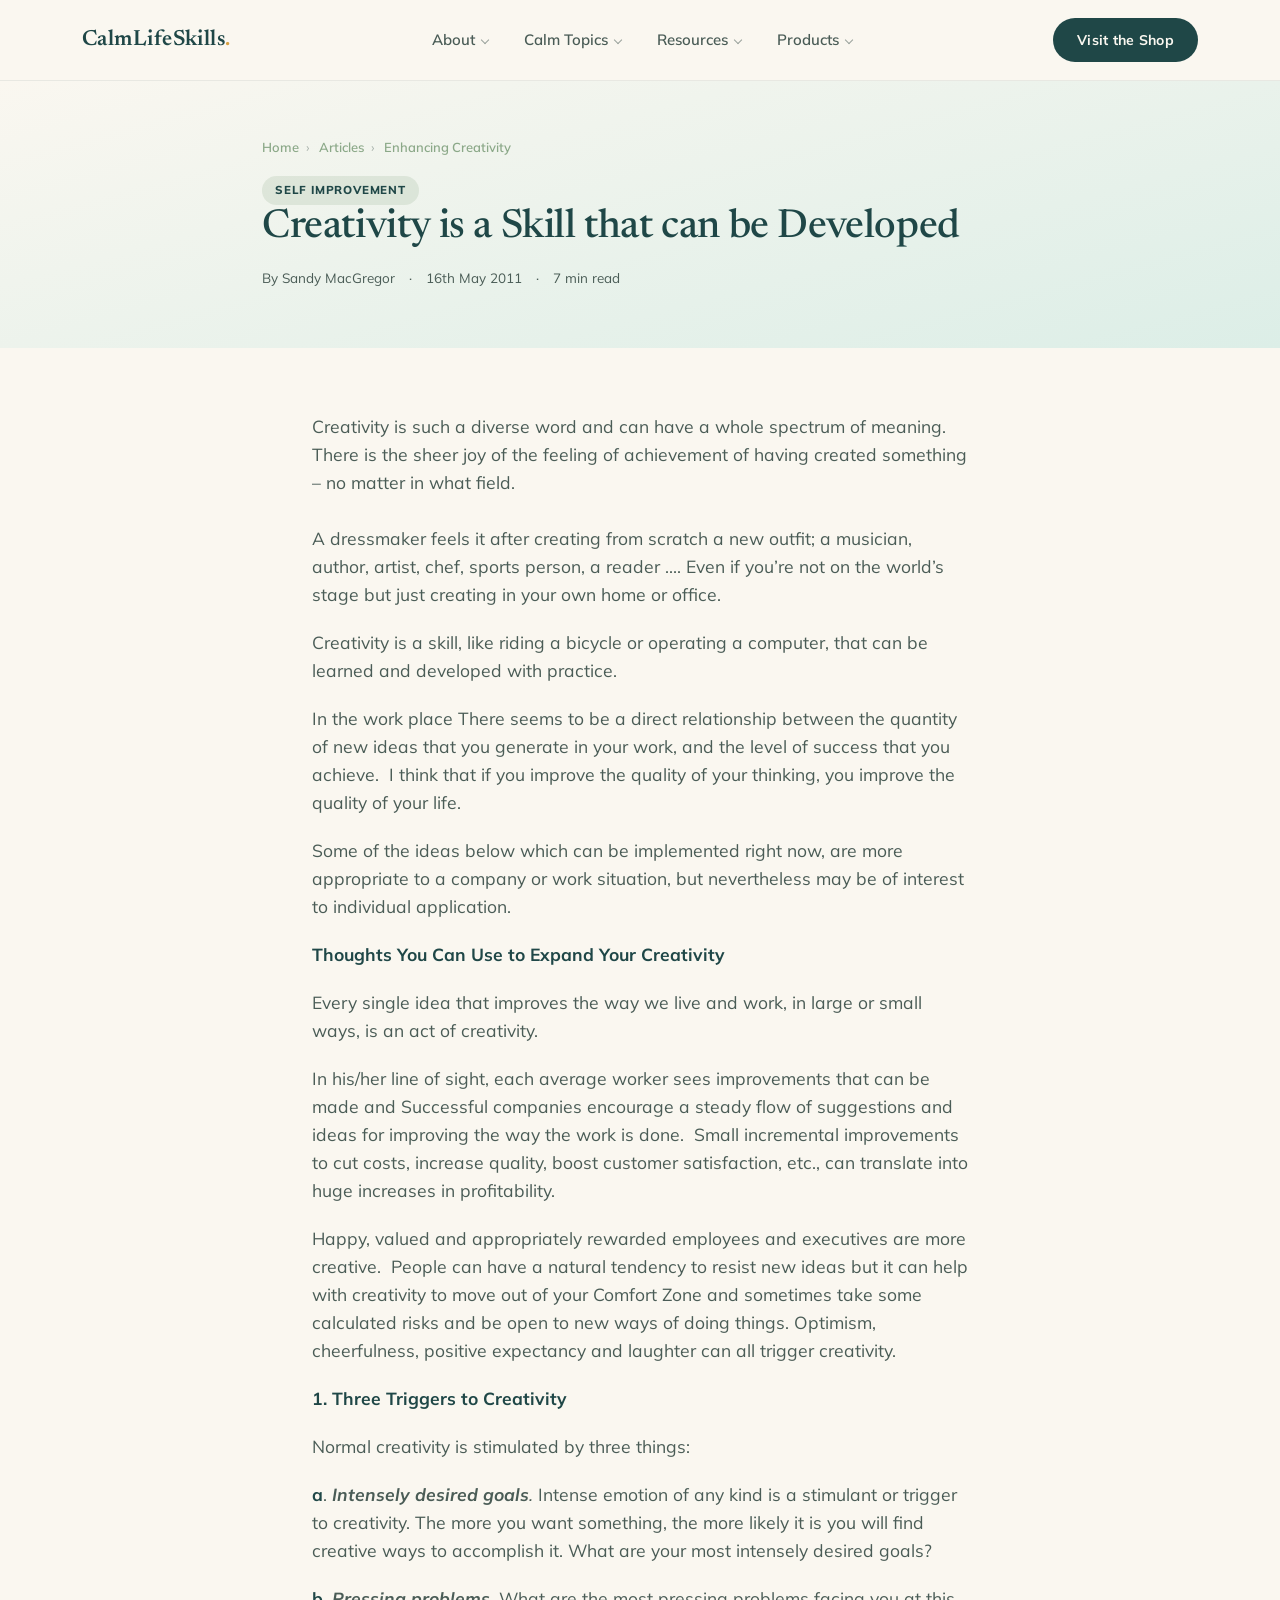
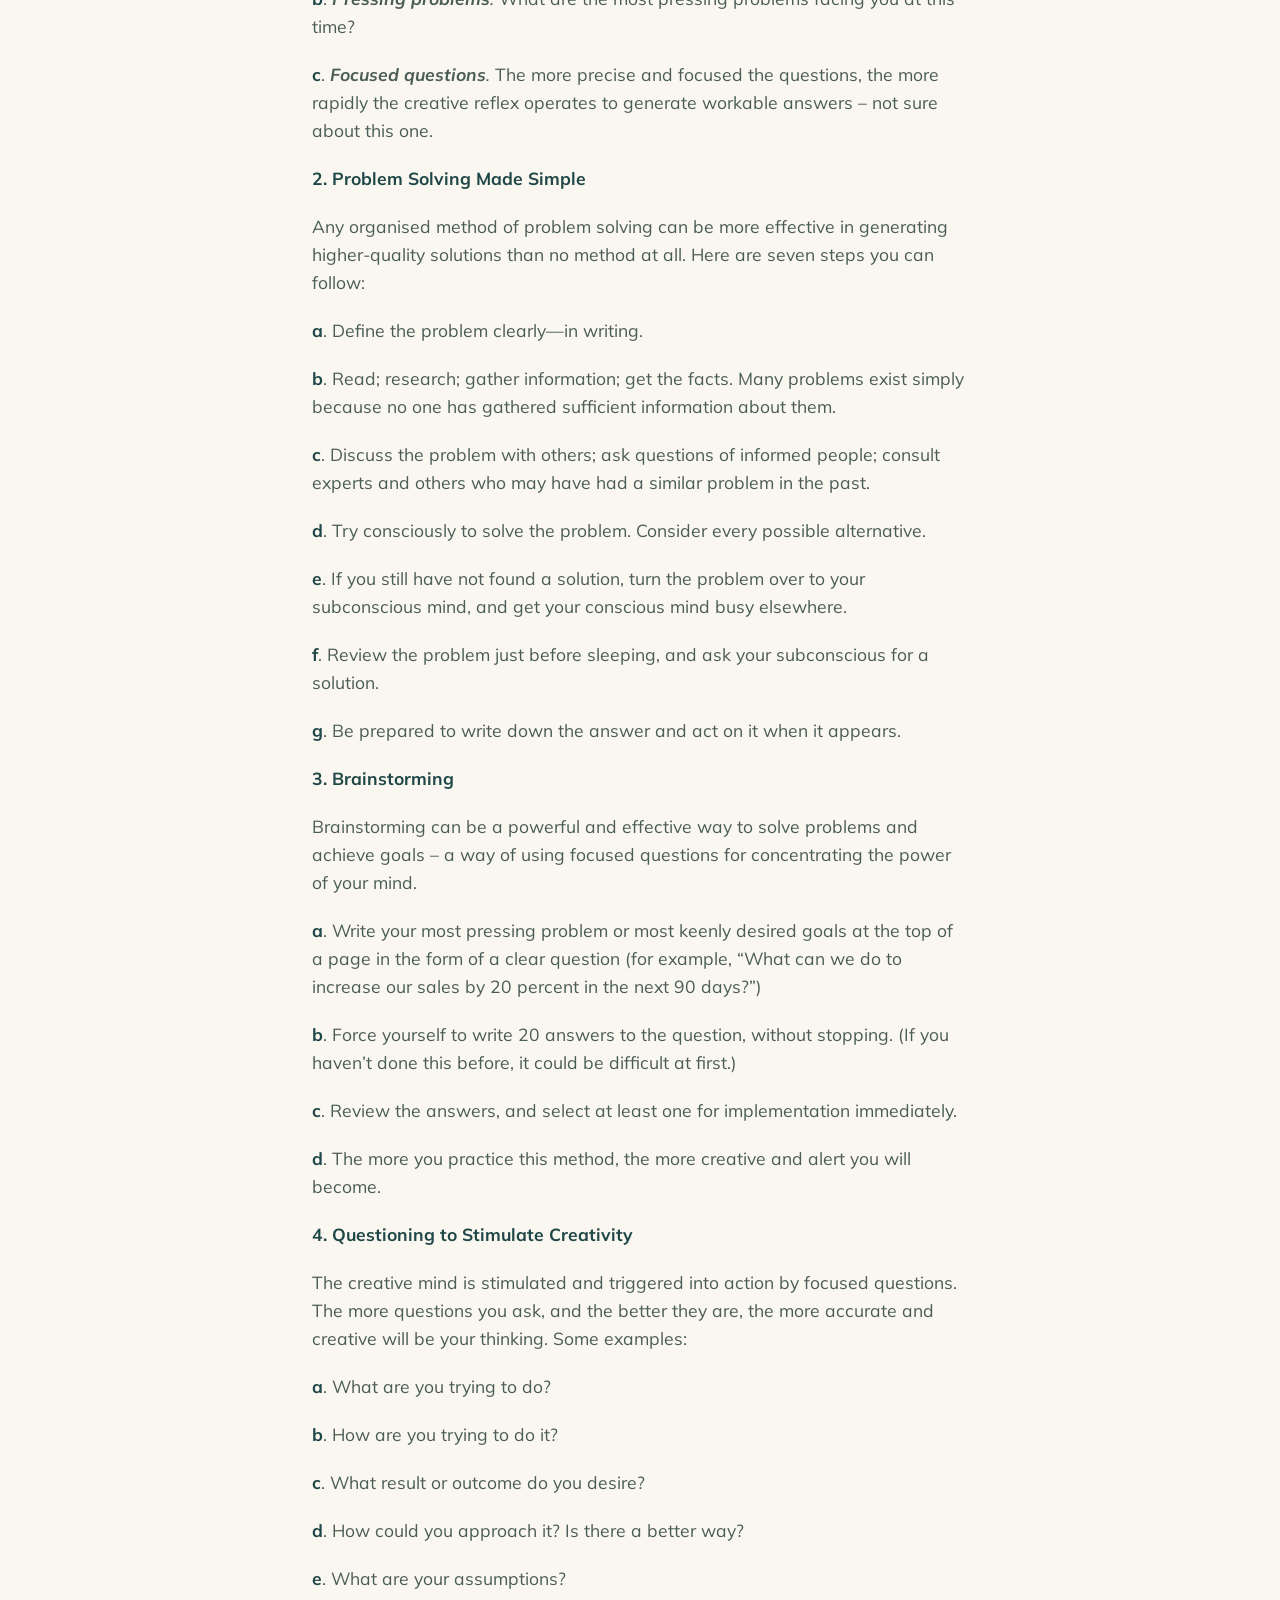
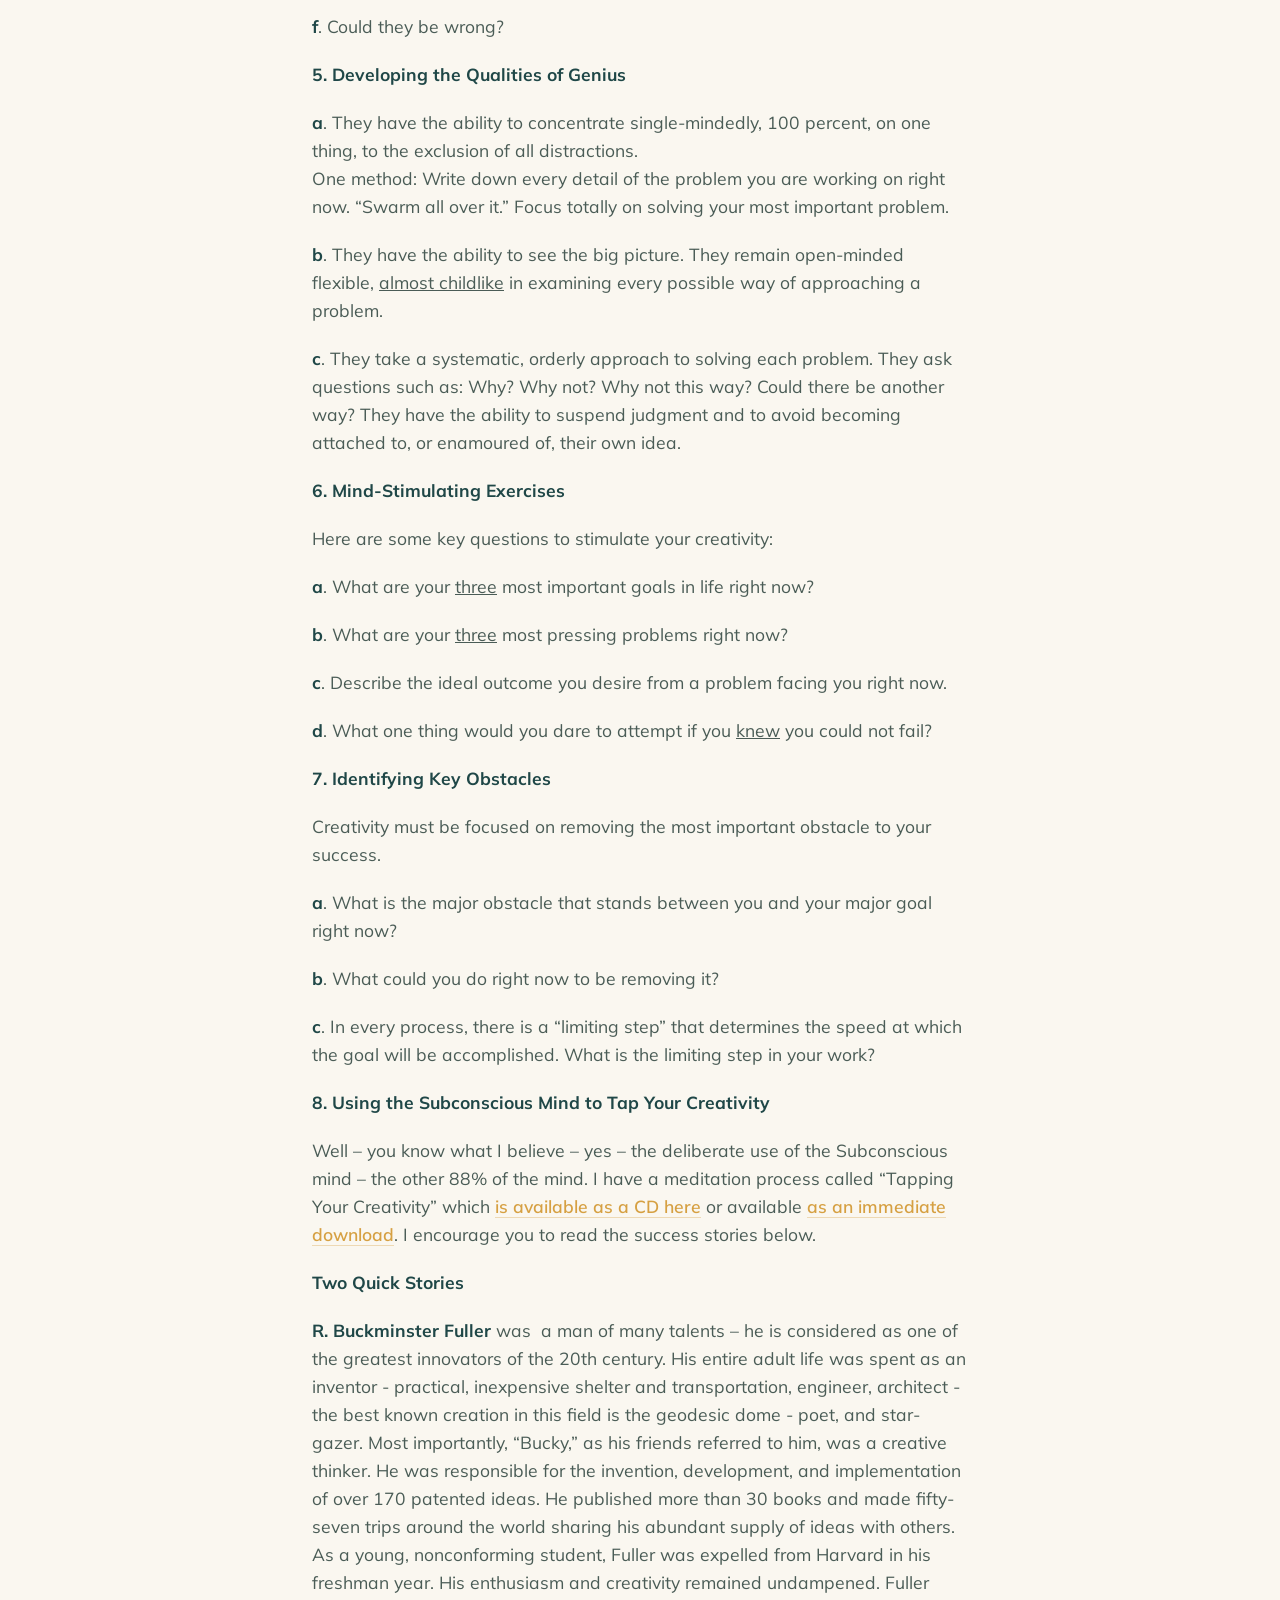
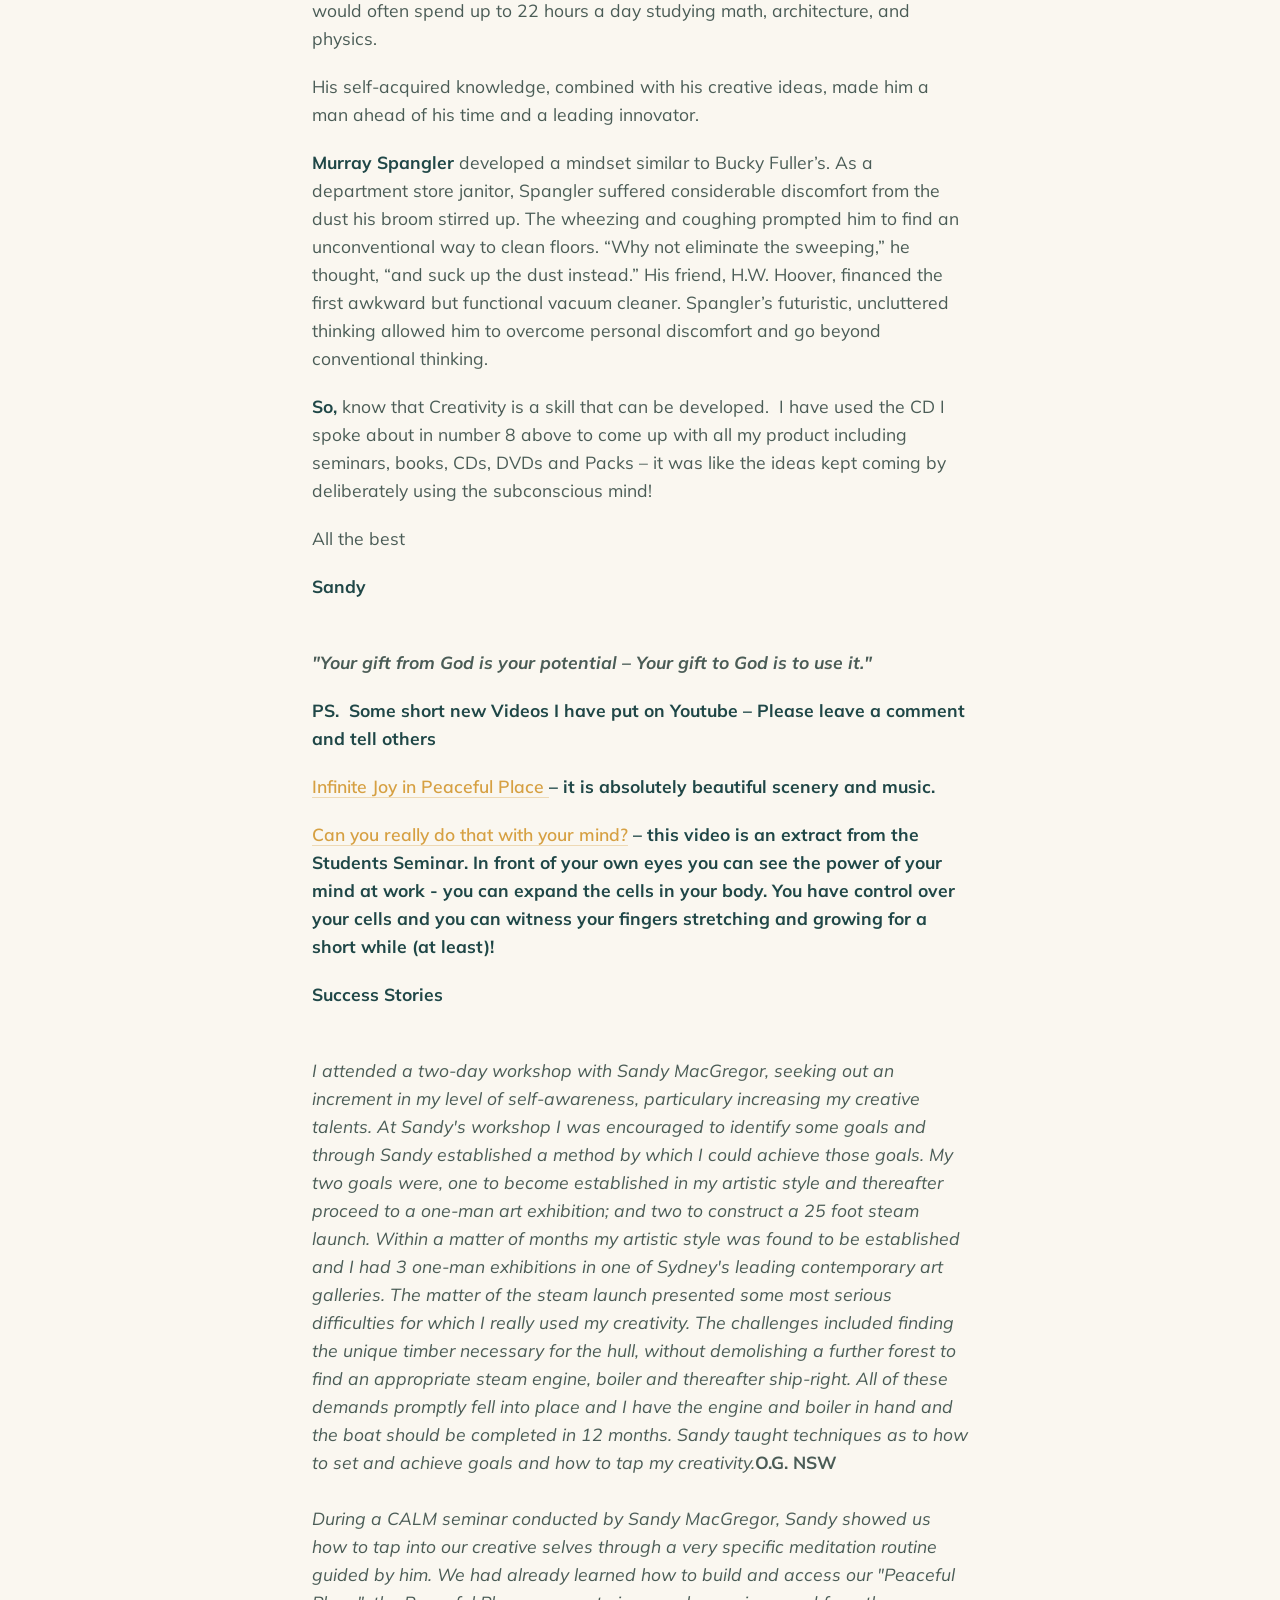
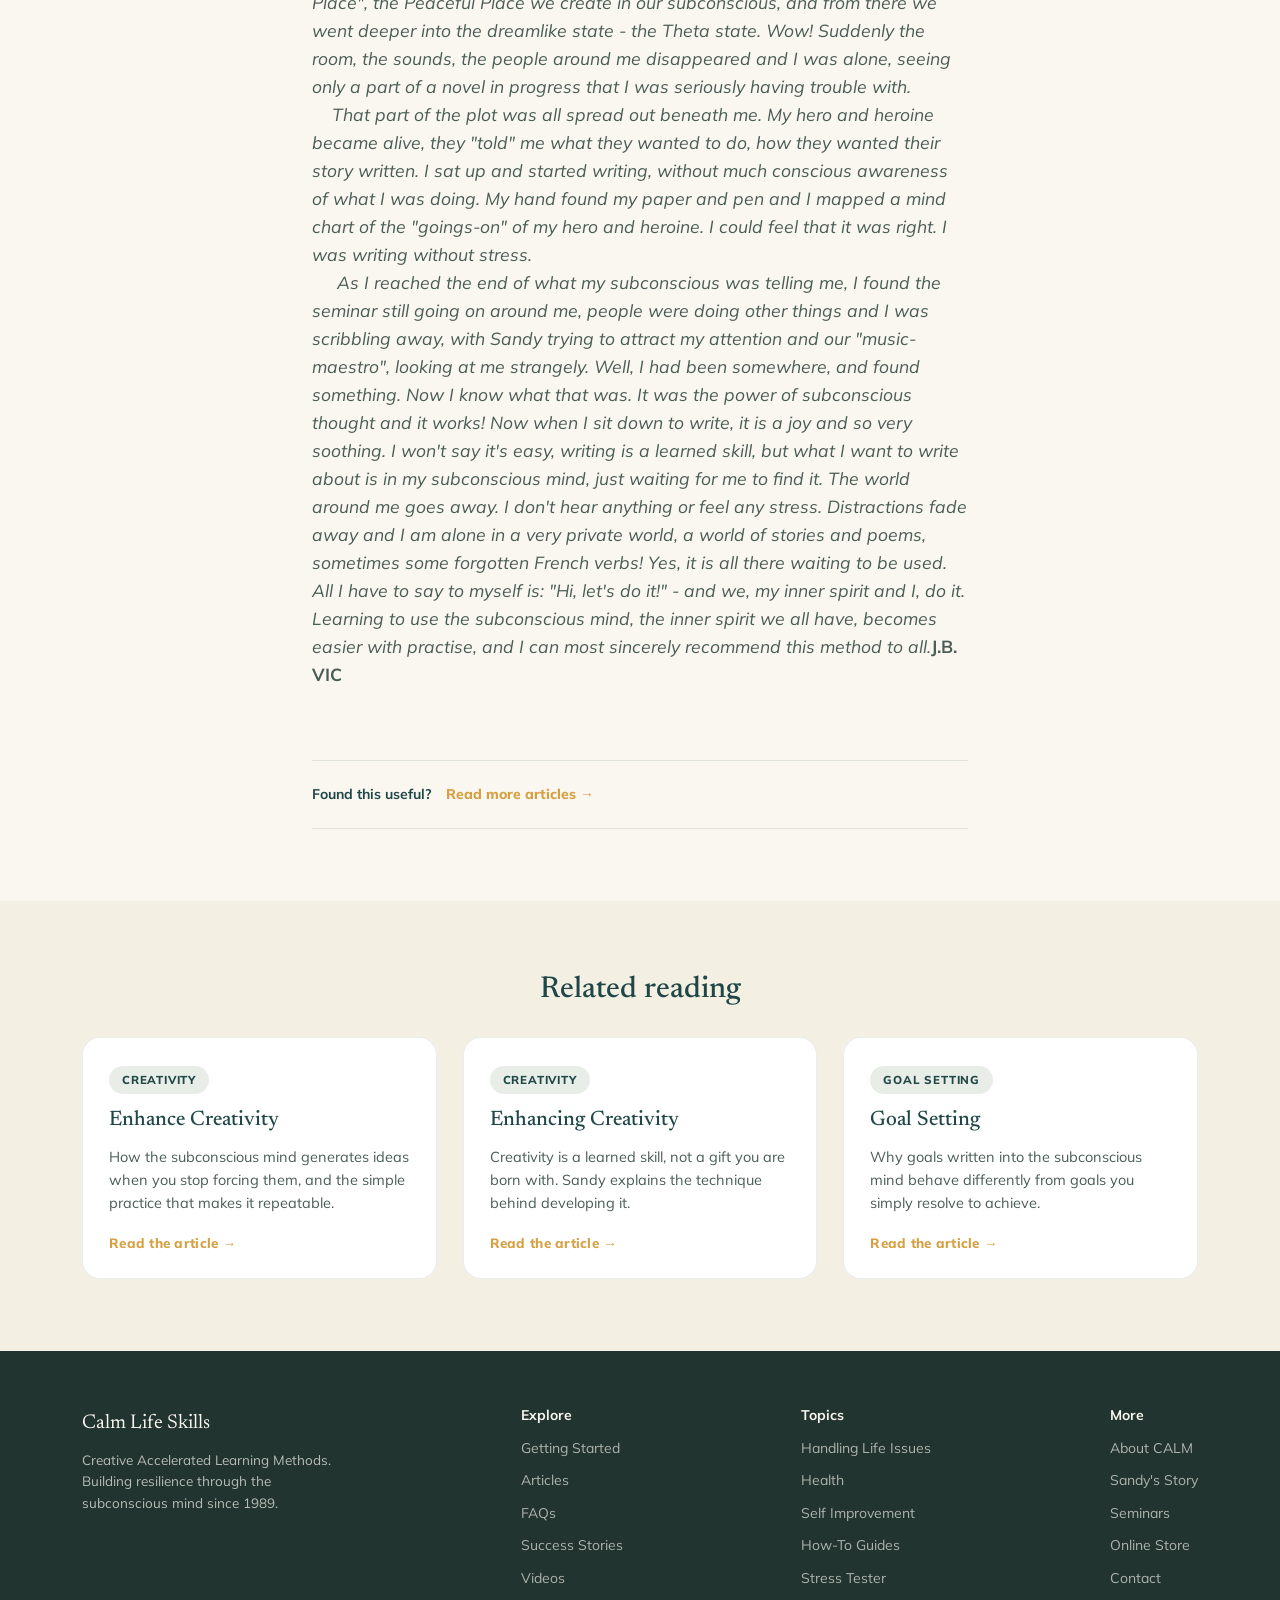
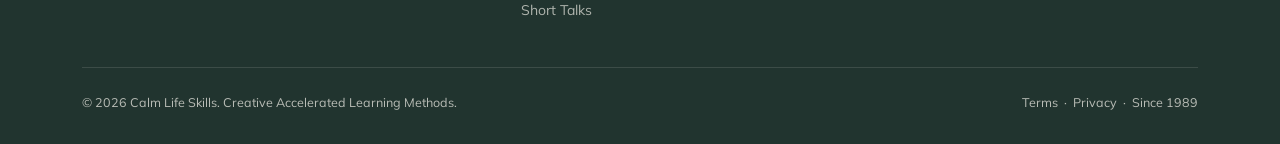
==== commit 6c38b867: "Add the home page: supplied design with real destinations and shop links Every placeholder anchor in" ====
--- a/article.html
+++ b/article.html
@@ -3,7 +3,7 @@
 <head>
 <meta charset="UTF-8">
 <meta name="viewport" content="width=device-width, initial-scale=1.0">
-<title>Creativity is a Skill that can be Developed | CALM Research Centre</title>
+<title>Creativity is a Skill that can be Developed | Calm Life Skills</title>
 <meta name="description" content="Creativity is such a diverse word and can have a whole spectrum of meaning. There is the sheer joy of the feeling of achievement of having created something." />
 <link rel="preconnect" href="https://fonts.googleapis.com">
 <link rel="preconnect" href="https://fonts.gstatic.com" crossorigin>
@@ -15,106 +15,106 @@
 
 <div class="topbar">
   <div class="topbar-inner">
-    <a href="/" class="logo">CalmLifeSkills<span>.</span></a>
+    <a href="https://www.calm.com.au/" class="logo">CalmLifeSkills<span>.</span></a>
 
     <nav class="nav-links" aria-label="Main">
       <div class="has-mega">
-        <a href="/about">About</a>
+        <a href="https://www.calm.com.au/about">About</a>
         <div class="mega cols-1">
           <div>
             <h5>About</h5>
-          <a href="/about/calm">About CALM</a>
-          <a href="/about/sandy-macgregor">Sandy&#x27;s Story</a>
-          <a href="/about/all-the-latest">All the Latest</a>
-          <a href="/about/contact">Contact</a>
-          <a href="/charity-and-others/my-charity">My Charity</a>
-          <a href="/charity-and-others/tours-to-vietnam">My Tours to Vietnam</a>
+          <a href="https://www.calm.com.au/about/calm">About CALM</a>
+          <a href="https://www.calm.com.au/about/sandy-macgregor">Sandy&#x27;s Story</a>
+          <a href="https://www.calm.com.au/about/all-the-latest">All the Latest</a>
+          <a href="https://www.calm.com.au/about/contact">Contact</a>
+          <a href="https://www.calm.com.au/charity-and-others/my-charity">My Charity</a>
+          <a href="https://www.calm.com.au/charity-and-others/tours-to-vietnam">My Tours to Vietnam</a>
           </div>
         </div>
       </div>
 
       <div class="has-mega">
-        <a href="/topics" class="is-active">Calm Topics</a>
+        <a href="https://www.calm.com.au/topics" class="is-active">Calm Topics</a>
         <div class="mega cols-3">
           <div>
             <h5>Handling Life Issues</h5>
-          <a href="/handling-life-issues/acceptance-and-letting-go">Acceptance &amp; Letting Go</a>
-          <a href="/handling-life-issues/dealing-with-anger">Anger</a>
-          <a href="/handling-life-issues/children">Children</a>
-          <a href="/handling-life-issues/moving-through-depression">Depression</a>
-          <a href="/handling-life-issues/stop-fear">Fear</a>
-          <a href="/handling-life-issues/forgiveness">Forgiveness</a>
-          <a href="/handling-life-issues/gratefulness">Gratefulness</a>
-          <a href="/handling-life-issues/grief-trauma-loss">Grief, Trauma &amp; Loss</a>
-          <a href="/handling-life-issues/life-purpose">Life Purpose</a>
-          <a href="/handling-life-issues/meditation">Meditation</a>
-          <a href="/handling-life-issues/peace-and-harmony">Peace &amp; Harmony</a>
-          <a href="/handling-life-issues/procrastination-and-motivation">Procrastination &amp; Motivation</a>
-          <a href="/handling-life-issues/prosperity-and-abundance">Prosperity &amp; Abundance</a>
+          <a href="https://www.calm.com.au/handling-life-issues/acceptance-and-letting-go">Acceptance &amp; Letting Go</a>
+          <a href="https://www.calm.com.au/handling-life-issues/dealing-with-anger">Anger</a>
+          <a href="https://www.calm.com.au/handling-life-issues/children">Children</a>
+          <a href="https://www.calm.com.au/handling-life-issues/moving-through-depression">Depression</a>
+          <a href="https://www.calm.com.au/handling-life-issues/stop-fear">Fear</a>
+          <a href="https://www.calm.com.au/handling-life-issues/forgiveness">Forgiveness</a>
+          <a href="https://www.calm.com.au/handling-life-issues/gratefulness">Gratefulness</a>
+          <a href="https://www.calm.com.au/handling-life-issues/grief-trauma-loss">Grief, Trauma &amp; Loss</a>
+          <a href="https://www.calm.com.au/handling-life-issues/life-purpose">Life Purpose</a>
+          <a href="https://www.calm.com.au/handling-life-issues/meditation">Meditation</a>
+          <a href="https://www.calm.com.au/handling-life-issues/peace-and-harmony">Peace &amp; Harmony</a>
+          <a href="https://www.calm.com.au/handling-life-issues/procrastination-and-motivation">Procrastination &amp; Motivation</a>
+          <a href="https://www.calm.com.au/handling-life-issues/prosperity-and-abundance">Prosperity &amp; Abundance</a>
           </div>
           <div>
             <h5>&nbsp;</h5>
-          <a href="/handling-life-issues/improving-relationships">Relationships</a>
-          <a href="/handling-life-issues/science-of-the-mind">Science of the Mind</a>
-          <a href="/handling-life-issues/self-worth-and-confidence">Self-Worth &amp; Confidence</a>
-          <a href="/handling-life-issues/sleep-made-easy">Sleep</a>
-          <a href="/handling-life-issues/quit-smoking">Smoking</a>
-          <a href="/handling-life-issues/spirituality">Spirituality</a>
-          <a href="/handling-life-issues/stress">Stress</a>
-          <a href="/handling-life-issues/subconscious-mind">Subconscious Mind</a>
-          <a href="/handling-life-issues/technique">Technique</a>
-          <a href="/handling-life-issues/unconditional-love">Unconditional Love</a>
-          <a href="/handling-life-issues/weight-loss">Weight Loss</a>
-          <a href="/handling-life-issues/worry-and-anxiety">Worry &amp; Anxiety</a>
+          <a href="https://www.calm.com.au/handling-life-issues/improving-relationships">Relationships</a>
+          <a href="https://www.calm.com.au/handling-life-issues/science-of-the-mind">Science of the Mind</a>
+          <a href="https://www.calm.com.au/handling-life-issues/self-worth-and-confidence">Self-Worth &amp; Confidence</a>
+          <a href="https://www.calm.com.au/handling-life-issues/sleep-made-easy">Sleep</a>
+          <a href="https://www.calm.com.au/handling-life-issues/quit-smoking">Smoking</a>
+          <a href="https://www.calm.com.au/handling-life-issues/spirituality">Spirituality</a>
+          <a href="https://www.calm.com.au/handling-life-issues/stress">Stress</a>
+          <a href="https://www.calm.com.au/handling-life-issues/subconscious-mind">Subconscious Mind</a>
+          <a href="https://www.calm.com.au/handling-life-issues/technique">Technique</a>
+          <a href="https://www.calm.com.au/handling-life-issues/unconditional-love">Unconditional Love</a>
+          <a href="https://www.calm.com.au/handling-life-issues/weight-loss">Weight Loss</a>
+          <a href="https://www.calm.com.au/handling-life-issues/worry-and-anxiety">Worry &amp; Anxiety</a>
           </div>
           <div>
             <h5>Health</h5>
-          <a href="/health/labour-and-childbirth">Childbirth</a>
-          <a href="/health/moving-through-depression">Depression</a>
-          <a href="/health/health-and-healing">Health &amp; Healing</a>
-          <a href="/health/meditation">Meditation</a>
-          <a href="/health/sleep-made-easy">Sleep</a>
-          <a href="/health/quit-smoking">Smoking</a>
-          <a href="/health/stress">Stress</a>
-          <a href="/health/subconscious-mind">Subconscious Mind</a>
-          <a href="/health/weight-loss">Weight Loss</a>
-          <a href="/health/worry-and-anxiety">Worry &amp; Anxiety</a>
+          <a href="https://www.calm.com.au/health/labour-and-childbirth">Childbirth</a>
+          <a href="https://www.calm.com.au/health/moving-through-depression">Depression</a>
+          <a href="https://www.calm.com.au/health/health-and-healing">Health &amp; Healing</a>
+          <a href="https://www.calm.com.au/health/meditation">Meditation</a>
+          <a href="https://www.calm.com.au/health/sleep-made-easy">Sleep</a>
+          <a href="https://www.calm.com.au/health/quit-smoking">Smoking</a>
+          <a href="https://www.calm.com.au/health/stress">Stress</a>
+          <a href="https://www.calm.com.au/health/subconscious-mind">Subconscious Mind</a>
+          <a href="https://www.calm.com.au/health/weight-loss">Weight Loss</a>
+          <a href="https://www.calm.com.au/health/worry-and-anxiety">Worry &amp; Anxiety</a>
             <h5 style="margin-top:18px">Self Improvement</h5>
-          <a href="/self-improvement/enhancing-creativity">Creativity</a>
-          <a href="/self-improvement/goal-setting">Goal Setting</a>
-          <a href="/self-improvement/personal-leadership">Leadership</a>
-          <a href="/self-improvement/life-purpose">Life Purpose</a>
-          <a href="/self-improvement/meditation">Meditation</a>
-            <a href="/self-improvement">All self improvement &rarr;</a>
+          <a href="https://www.calm.com.au/self-improvement/enhancing-creativity">Creativity</a>
+          <a href="https://www.calm.com.au/self-improvement/goal-setting">Goal Setting</a>
+          <a href="https://www.calm.com.au/self-improvement/personal-leadership">Leadership</a>
+          <a href="https://www.calm.com.au/self-improvement/life-purpose">Life Purpose</a>
+          <a href="https://www.calm.com.au/self-improvement/meditation">Meditation</a>
+            <a href="https://www.calm.com.au/self-improvement">All self improvement &rarr;</a>
           </div>
         </div>
       </div>
 
       <div class="has-mega">
-        <a href="/resources">Resources</a>
+        <a href="https://www.calm.com.au/resources">Resources</a>
         <div class="mega cols-1">
           <div>
             <h5>Resources</h5>
-          <a href="/getting-started/">Getting Started</a>
-          <a href="/articles">Articles</a>
-          <a href="/faq">FAQs</a>
-          <a href="/how-to-guides">How-To Guides</a>
-          <a href="/success-stories">Success Stories</a>
-          <a href="/videos">Videos</a>
-          <a href="/short-talks">Short Talks</a>
-          <a href="/stress-test">Stress Tester</a>
-          <a href="/mmn/signup">Mind Matters News</a>
-          <a href="/mmn/archive">MMN Archive</a>
+          <a href="https://www.calm.com.au/getting-started/">Getting Started</a>
+          <a href="https://www.calm.com.au/articles">Articles</a>
+          <a href="https://www.calm.com.au/faq">FAQs</a>
+          <a href="https://www.calm.com.au/how-to-guides">How-To Guides</a>
+          <a href="https://www.calm.com.au/success-stories">Success Stories</a>
+          <a href="https://www.calm.com.au/videos">Videos</a>
+          <a href="https://www.calm.com.au/short-talks">Short Talks</a>
+          <a href="https://www.calm.com.au/stress-test">Stress Tester</a>
+          <a href="https://www.calm.com.au/mmn/signup">Mind Matters News</a>
+          <a href="https://www.calm.com.au/mmn/archive">MMN Archive</a>
           </div>
         </div>
       </div>
 
       <div class="has-mega">
-        <a href="/shop">Products</a>
+        <a href="https://www.calm.com.au/shop">Products</a>
         <div class="mega cols-1">
           <div>
             <h5>Products</h5>
-          <a href="/seminars">Seminar Information</a>
+          <a href="https://www.calm.com.au/seminars">Seminar Information</a>
           <a href="https://shop.calm.com.au/">Online Store</a>
           <a href="https://shop.calm.com.au/collections/books">Books</a>
           <a href="https://shop.calm.com.au/collections/seminar">Seminars on DVD</a>
@@ -147,17 +147,17 @@
       </button>
     </div>
 
-    <a class="drawer-link" href="/">Home</a>
+    <a class="drawer-link" href="https://www.calm.com.au/">Home</a>
 
     <details>
       <summary>About</summary>
       <div class="drawer-sub">
-        <a href="/about/calm">About CALM</a>
-        <a href="/about/sandy-macgregor">Sandy&#x27;s Story</a>
-        <a href="/about/all-the-latest">All the Latest</a>
-        <a href="/about/contact">Contact</a>
-        <a href="/charity-and-others/my-charity">My Charity</a>
-        <a href="/charity-and-others/tours-to-vietnam">My Tours to Vietnam</a>
+        <a href="https://www.calm.com.au/about/calm">About CALM</a>
+        <a href="https://www.calm.com.au/about/sandy-macgregor">Sandy&#x27;s Story</a>
+        <a href="https://www.calm.com.au/about/all-the-latest">All the Latest</a>
+        <a href="https://www.calm.com.au/about/contact">Contact</a>
+        <a href="https://www.calm.com.au/charity-and-others/my-charity">My Charity</a>
+        <a href="https://www.calm.com.au/charity-and-others/tours-to-vietnam">My Tours to Vietnam</a>
       </div>
     </details>
 
@@ -165,80 +165,80 @@
       <summary>Calm Topics</summary>
       <div class="drawer-sub">
         <h5>Handling Life Issues</h5>
-        <a href="/handling-life-issues/acceptance-and-letting-go">Acceptance &amp; Letting Go</a>
-        <a href="/handling-life-issues/dealing-with-anger">Anger</a>
-        <a href="/handling-life-issues/children">Children</a>
-        <a href="/handling-life-issues/moving-through-depression">Depression</a>
-        <a href="/handling-life-issues/stop-fear">Fear</a>
-        <a href="/handling-life-issues/forgiveness">Forgiveness</a>
-        <a href="/handling-life-issues/gratefulness">Gratefulness</a>
-        <a href="/handling-life-issues/grief-trauma-loss">Grief, Trauma &amp; Loss</a>
-        <a href="/handling-life-issues/life-purpose">Life Purpose</a>
-        <a href="/handling-life-issues/meditation">Meditation</a>
-        <a href="/handling-life-issues/peace-and-harmony">Peace &amp; Harmony</a>
-        <a href="/handling-life-issues/procrastination-and-motivation">Procrastination &amp; Motivation</a>
-        <a href="/handling-life-issues/prosperity-and-abundance">Prosperity &amp; Abundance</a>
-        <a href="/handling-life-issues/improving-relationships">Relationships</a>
-        <a href="/handling-life-issues/science-of-the-mind">Science of the Mind</a>
-        <a href="/handling-life-issues/self-worth-and-confidence">Self-Worth &amp; Confidence</a>
-        <a href="/handling-life-issues/sleep-made-easy">Sleep</a>
-        <a href="/handling-life-issues/quit-smoking">Smoking</a>
-        <a href="/handling-life-issues/spirituality">Spirituality</a>
-        <a href="/handling-life-issues/stress">Stress</a>
-        <a href="/handling-life-issues/subconscious-mind">Subconscious Mind</a>
-        <a href="/handling-life-issues/technique">Technique</a>
-        <a href="/handling-life-issues/unconditional-love">Unconditional Love</a>
-        <a href="/handling-life-issues/weight-loss">Weight Loss</a>
-        <a href="/handling-life-issues/worry-and-anxiety">Worry &amp; Anxiety</a>
+        <a href="https://www.calm.com.au/handling-life-issues/acceptance-and-letting-go">Acceptance &amp; Letting Go</a>
+        <a href="https://www.calm.com.au/handling-life-issues/dealing-with-anger">Anger</a>
+        <a href="https://www.calm.com.au/handling-life-issues/children">Children</a>
+        <a href="https://www.calm.com.au/handling-life-issues/moving-through-depression">Depression</a>
+        <a href="https://www.calm.com.au/handling-life-issues/stop-fear">Fear</a>
+        <a href="https://www.calm.com.au/handling-life-issues/forgiveness">Forgiveness</a>
+        <a href="https://www.calm.com.au/handling-life-issues/gratefulness">Gratefulness</a>
+        <a href="https://www.calm.com.au/handling-life-issues/grief-trauma-loss">Grief, Trauma &amp; Loss</a>
+        <a href="https://www.calm.com.au/handling-life-issues/life-purpose">Life Purpose</a>
+        <a href="https://www.calm.com.au/handling-life-issues/meditation">Meditation</a>
+        <a href="https://www.calm.com.au/handling-life-issues/peace-and-harmony">Peace &amp; Harmony</a>
+        <a href="https://www.calm.com.au/handling-life-issues/procrastination-and-motivation">Procrastination &amp; Motivation</a>
+        <a href="https://www.calm.com.au/handling-life-issues/prosperity-and-abundance">Prosperity &amp; Abundance</a>
+        <a href="https://www.calm.com.au/handling-life-issues/improving-relationships">Relationships</a>
+        <a href="https://www.calm.com.au/handling-life-issues/science-of-the-mind">Science of the Mind</a>
+        <a href="https://www.calm.com.au/handling-life-issues/self-worth-and-confidence">Self-Worth &amp; Confidence</a>
+        <a href="https://www.calm.com.au/handling-life-issues/sleep-made-easy">Sleep</a>
+        <a href="https://www.calm.com.au/handling-life-issues/quit-smoking">Smoking</a>
+        <a href="https://www.calm.com.au/handling-life-issues/spirituality">Spirituality</a>
+        <a href="https://www.calm.com.au/handling-life-issues/stress">Stress</a>
+        <a href="https://www.calm.com.au/handling-life-issues/subconscious-mind">Subconscious Mind</a>
+        <a href="https://www.calm.com.au/handling-life-issues/technique">Technique</a>
+        <a href="https://www.calm.com.au/handling-life-issues/unconditional-love">Unconditional Love</a>
+        <a href="https://www.calm.com.au/handling-life-issues/weight-loss">Weight Loss</a>
+        <a href="https://www.calm.com.au/handling-life-issues/worry-and-anxiety">Worry &amp; Anxiety</a>
         <h5>Health</h5>
-        <a href="/health/labour-and-childbirth">Childbirth</a>
-        <a href="/health/moving-through-depression">Depression</a>
-        <a href="/health/health-and-healing">Health &amp; Healing</a>
-        <a href="/health/meditation">Meditation</a>
-        <a href="/health/sleep-made-easy">Sleep</a>
-        <a href="/health/quit-smoking">Smoking</a>
-        <a href="/health/stress">Stress</a>
-        <a href="/health/subconscious-mind">Subconscious Mind</a>
-        <a href="/health/weight-loss">Weight Loss</a>
-        <a href="/health/worry-and-anxiety">Worry &amp; Anxiety</a>
+        <a href="https://www.calm.com.au/health/labour-and-childbirth">Childbirth</a>
+        <a href="https://www.calm.com.au/health/moving-through-depression">Depression</a>
+        <a href="https://www.calm.com.au/health/health-and-healing">Health &amp; Healing</a>
+        <a href="https://www.calm.com.au/health/meditation">Meditation</a>
+        <a href="https://www.calm.com.au/health/sleep-made-easy">Sleep</a>
+        <a href="https://www.calm.com.au/health/quit-smoking">Smoking</a>
+        <a href="https://www.calm.com.au/health/stress">Stress</a>
+        <a href="https://www.calm.com.au/health/subconscious-mind">Subconscious Mind</a>
+        <a href="https://www.calm.com.au/health/weight-loss">Weight Loss</a>
+        <a href="https://www.calm.com.au/health/worry-and-anxiety">Worry &amp; Anxiety</a>
         <h5>Self Improvement</h5>
-        <a href="/self-improvement/enhancing-creativity">Creativity</a>
-        <a href="/self-improvement/goal-setting">Goal Setting</a>
-        <a href="/self-improvement/personal-leadership">Leadership</a>
-        <a href="/self-improvement/life-purpose">Life Purpose</a>
-        <a href="/self-improvement/meditation">Meditation</a>
-        <a href="/self-improvement/memory-and-learning">Memory</a>
-        <a href="/self-improvement/prosperity-and-abundance">Prosperity &amp; Abundance</a>
-        <a href="/self-improvement/sales-and-productivity">Sales &amp; Productivity</a>
-        <a href="/self-improvement/science-of-the-mind">Science of the Mind</a>
-        <a href="/self-improvement/self-worth-and-confidence">Self-Worth &amp; Confidence</a>
-        <a href="/self-improvement/spirituality">Spirituality</a>
-        <a href="/self-improvement/sports">Sports</a>
-        <a href="/self-improvement/subconscious-mind">Subconscious Mind</a>
-        <a href="/self-improvement/technique">Technique</a>
+        <a href="https://www.calm.com.au/self-improvement/enhancing-creativity">Creativity</a>
+        <a href="https://www.calm.com.au/self-improvement/goal-setting">Goal Setting</a>
+        <a href="https://www.calm.com.au/self-improvement/personal-leadership">Leadership</a>
+        <a href="https://www.calm.com.au/self-improvement/life-purpose">Life Purpose</a>
+        <a href="https://www.calm.com.au/self-improvement/meditation">Meditation</a>
+        <a href="https://www.calm.com.au/self-improvement/memory-and-learning">Memory</a>
+        <a href="https://www.calm.com.au/self-improvement/prosperity-and-abundance">Prosperity &amp; Abundance</a>
+        <a href="https://www.calm.com.au/self-improvement/sales-and-productivity">Sales &amp; Productivity</a>
+        <a href="https://www.calm.com.au/self-improvement/science-of-the-mind">Science of the Mind</a>
+        <a href="https://www.calm.com.au/self-improvement/self-worth-and-confidence">Self-Worth &amp; Confidence</a>
+        <a href="https://www.calm.com.au/self-improvement/spirituality">Spirituality</a>
+        <a href="https://www.calm.com.au/self-improvement/sports">Sports</a>
+        <a href="https://www.calm.com.au/self-improvement/subconscious-mind">Subconscious Mind</a>
+        <a href="https://www.calm.com.au/self-improvement/technique">Technique</a>
       </div>
     </details>
 
     <details>
       <summary>Resources</summary>
       <div class="drawer-sub">
-        <a href="/getting-started/">Getting Started</a>
-        <a href="/articles">Articles</a>
-        <a href="/faq">FAQs</a>
-        <a href="/how-to-guides">How-To Guides</a>
-        <a href="/success-stories">Success Stories</a>
-        <a href="/videos">Videos</a>
-        <a href="/short-talks">Short Talks</a>
-        <a href="/stress-test">Stress Tester</a>
-        <a href="/mmn/signup">Mind Matters News</a>
-        <a href="/mmn/archive">MMN Archive</a>
+        <a href="https://www.calm.com.au/getting-started/">Getting Started</a>
+        <a href="https://www.calm.com.au/articles">Articles</a>
+        <a href="https://www.calm.com.au/faq">FAQs</a>
+        <a href="https://www.calm.com.au/how-to-guides">How-To Guides</a>
+        <a href="https://www.calm.com.au/success-stories">Success Stories</a>
+        <a href="https://www.calm.com.au/videos">Videos</a>
+        <a href="https://www.calm.com.au/short-talks">Short Talks</a>
+        <a href="https://www.calm.com.au/stress-test">Stress Tester</a>
+        <a href="https://www.calm.com.au/mmn/signup">Mind Matters News</a>
+        <a href="https://www.calm.com.au/mmn/archive">MMN Archive</a>
       </div>
     </details>
 
     <details>
       <summary>Products</summary>
       <div class="drawer-sub">
-        <a href="/seminars">Seminar Information</a>
+        <a href="https://www.calm.com.au/seminars">Seminar Information</a>
         <a href="https://shop.calm.com.au/">Online Store</a>
         <a href="https://shop.calm.com.au/collections/books">Books</a>
         <a href="https://shop.calm.com.au/collections/seminar">Seminars on DVD</a>
@@ -259,9 +259,9 @@
 <div class="article-hero">
   <div class="wrap">
     <div class="crumbs">
-      <a href="/">Home</a><span>&rsaquo;</span>
-      <a href="/articles">Articles</a><span>&rsaquo;</span>
-      <a href="/self-improvement/enhancing-creativity">Enhancing Creativity</a>
+      <a href="https://www.calm.com.au/">Home</a><span>&rsaquo;</span>
+      <a href="https://www.calm.com.au/articles">Articles</a><span>&rsaquo;</span>
+      <a href="https://www.calm.com.au/self-improvement/enhancing-creativity">Enhancing Creativity</a>
     </div>
     <span class="tag">Self Improvement</span>
     <h1>Creativity is a Skill that can be Developed</h1>
@@ -387,7 +387,7 @@
 <div class="article-foot">
   <div class="share-row">
     <strong style="color:var(--teal)">Found this useful?</strong>
-    <a href="/articles" class="more" style="color:var(--honey-deep);font-weight:800">
+    <a href="https://www.calm.com.au/articles" class="more" style="color:var(--honey-deep);font-weight:800">
       Read more articles &rarr;</a>
   </div>
 </div>
@@ -396,21 +396,21 @@
   <div class="wrap">
     <h2>Related reading</h2>
     <div class="card-grid">
-      <a class="card" href="/article/152">
+      <a class="card" href="https://www.calm.com.au/article/152">
         <span class="tag">Creativity</span>
         <h3>Enhance Creativity</h3>
         <p>How the subconscious mind generates ideas when you stop forcing
           them, and the simple practice that makes it repeatable.</p>
         <span class="more">Read the article &rarr;</span>
       </a>
-      <a class="card" href="/article/213">
+      <a class="card" href="https://www.calm.com.au/article/213">
         <span class="tag">Creativity</span>
         <h3>Enhancing Creativity</h3>
         <p>Creativity is a learned skill, not a gift you are born with.
           Sandy explains the technique behind developing it.</p>
         <span class="more">Read the article &rarr;</span>
       </a>
-      <a class="card" href="/article/276">
+      <a class="card" href="https://www.calm.com.au/article/276">
         <span class="tag">Goal Setting</span>
         <h3>Goal Setting</h3>
         <p>Why goals written into the subconscious mind behave differently
@@ -435,35 +435,35 @@
       </div>
       <div class="footer-col">
         <h4>Explore</h4>
-        <a href="/getting-started/">Getting Started</a>
-        <a href="/articles">Articles</a>
-        <a href="/faq">FAQs</a>
-        <a href="/success-stories">Success Stories</a>
-        <a href="/videos">Videos</a>
-        <a href="/short-talks">Short Talks</a>
+        <a href="{u('/getting-started/')}">Getting Started</a>
+        <a href="{u('/articles')}">Articles</a>
+        <a href="{u('/faq')}">FAQs</a>
+        <a href="{u('/success-stories')}">Success Stories</a>
+        <a href="{u('/videos')}">Videos</a>
+        <a href="{u('/short-talks')}">Short Talks</a>
       </div>
       <div class="footer-col">
         <h4>Topics</h4>
-        <a href="/handling-life-issues">Handling Life Issues</a>
-        <a href="/health">Health</a>
-        <a href="/self-improvement">Self Improvement</a>
-        <a href="/how-to-guides">How-To Guides</a>
-        <a href="/stress-test">Stress Tester</a>
+        <a href="{u('/handling-life-issues')}">Handling Life Issues</a>
+        <a href="{u('/health')}">Health</a>
+        <a href="{u('/self-improvement')}">Self Improvement</a>
+        <a href="{u('/how-to-guides')}">How-To Guides</a>
+        <a href="{u('/stress-test')}">Stress Tester</a>
       </div>
       <div class="footer-col">
         <h4>More</h4>
-        <a href="/about/calm">About CALM</a>
-        <a href="/about/sandy-macgregor">Sandy's Story</a>
-        <a href="/seminars">Seminars</a>
+        <a href="{u('/about/calm')}">About CALM</a>
+        <a href="{u('/about/sandy-macgregor')}">Sandy's Story</a>
+        <a href="{u('/seminars')}">Seminars</a>
         <a href="https://shop.calm.com.au/">Online Store</a>
-        <a href="/about/contact">Contact</a>
+        <a href="{u('/about/contact')}">Contact</a>
       </div>
     </div>
     <div class="footer-bottom">
-      <span>&copy; 2026 CALM Research Centre. Creative Accelerated Learning
+      <span>&copy; 2026 Calm Life Skills. Creative Accelerated Learning
         Methods.</span>
-      <span><a href="/terms">Terms</a> &nbsp;&middot;&nbsp;
-        <a href="/privacy">Privacy</a> &nbsp;&middot;&nbsp; Since 1989</span>
+      <span><a href="{u('/terms')}">Terms</a> &nbsp;&middot;&nbsp;
+        <a href="{u('/privacy')}">Privacy</a> &nbsp;&middot;&nbsp; Since 1989</span>
     </div>
   </div>
 </footer>
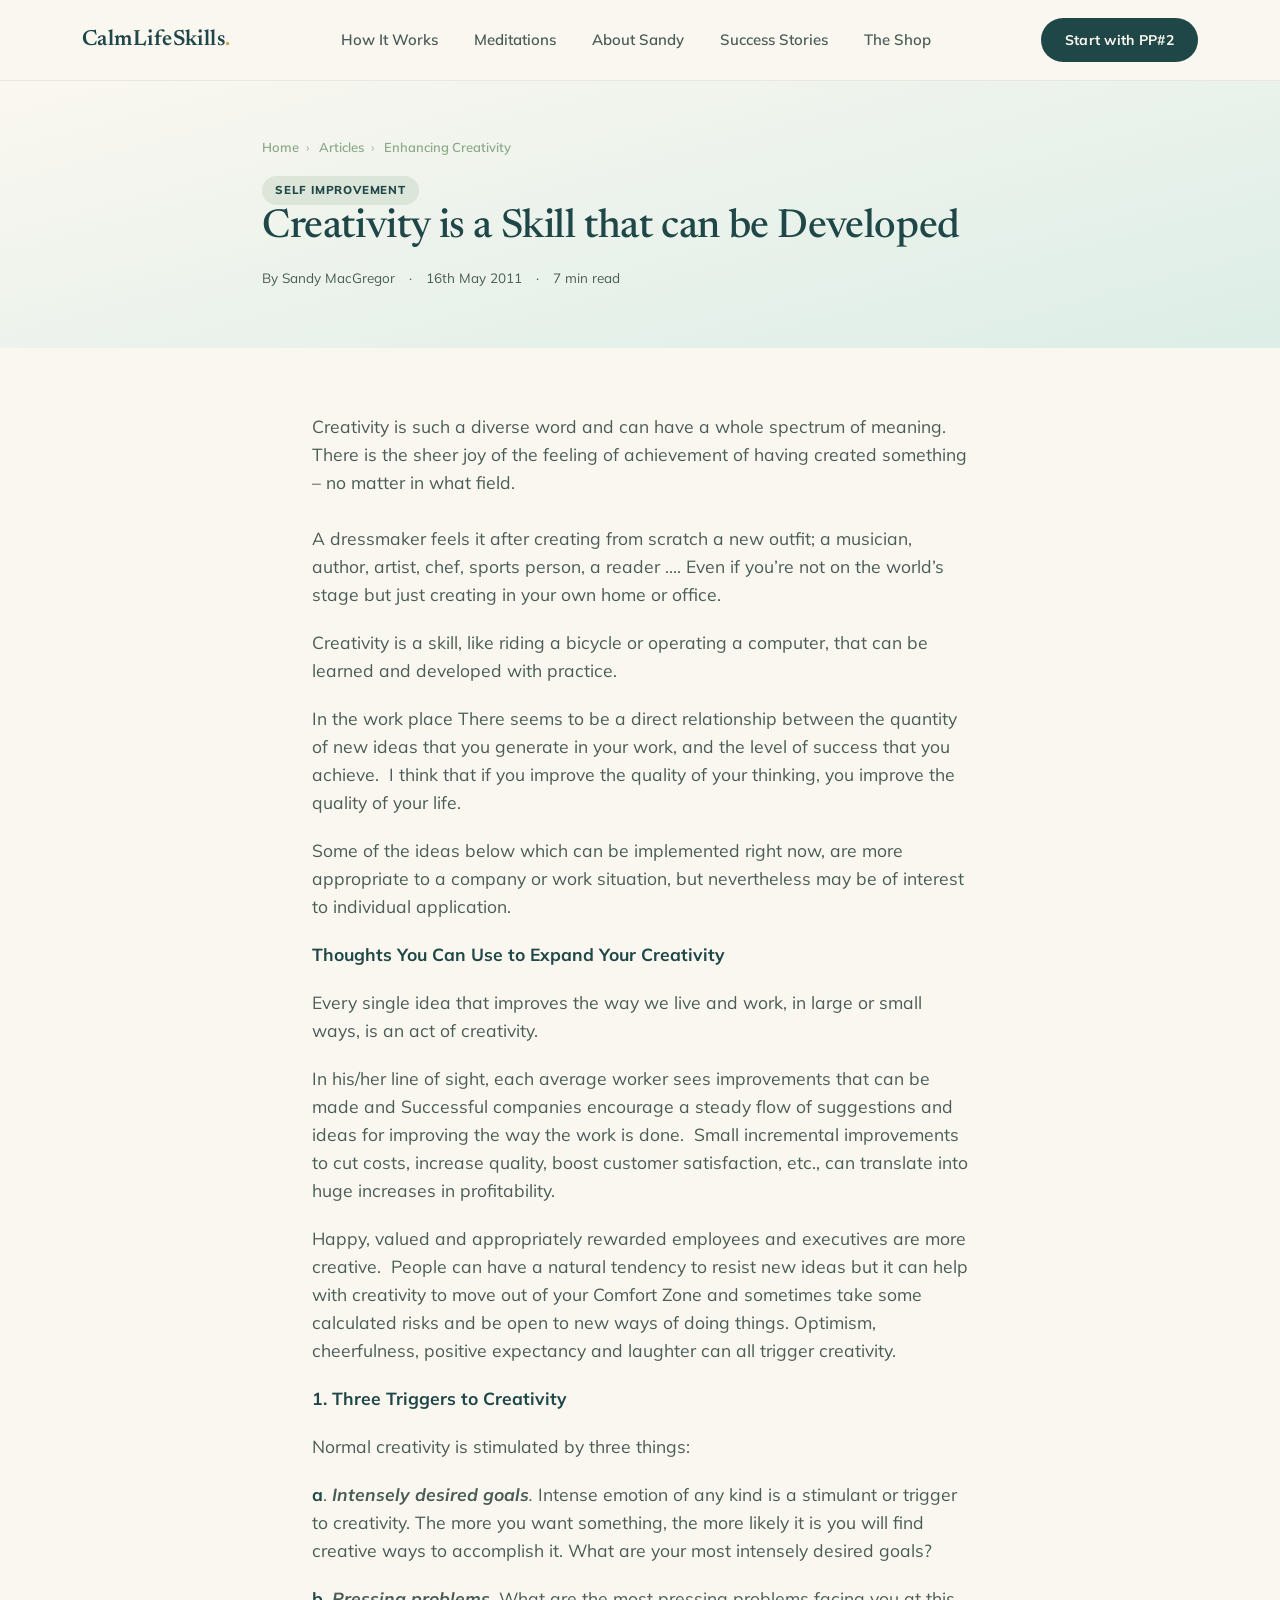
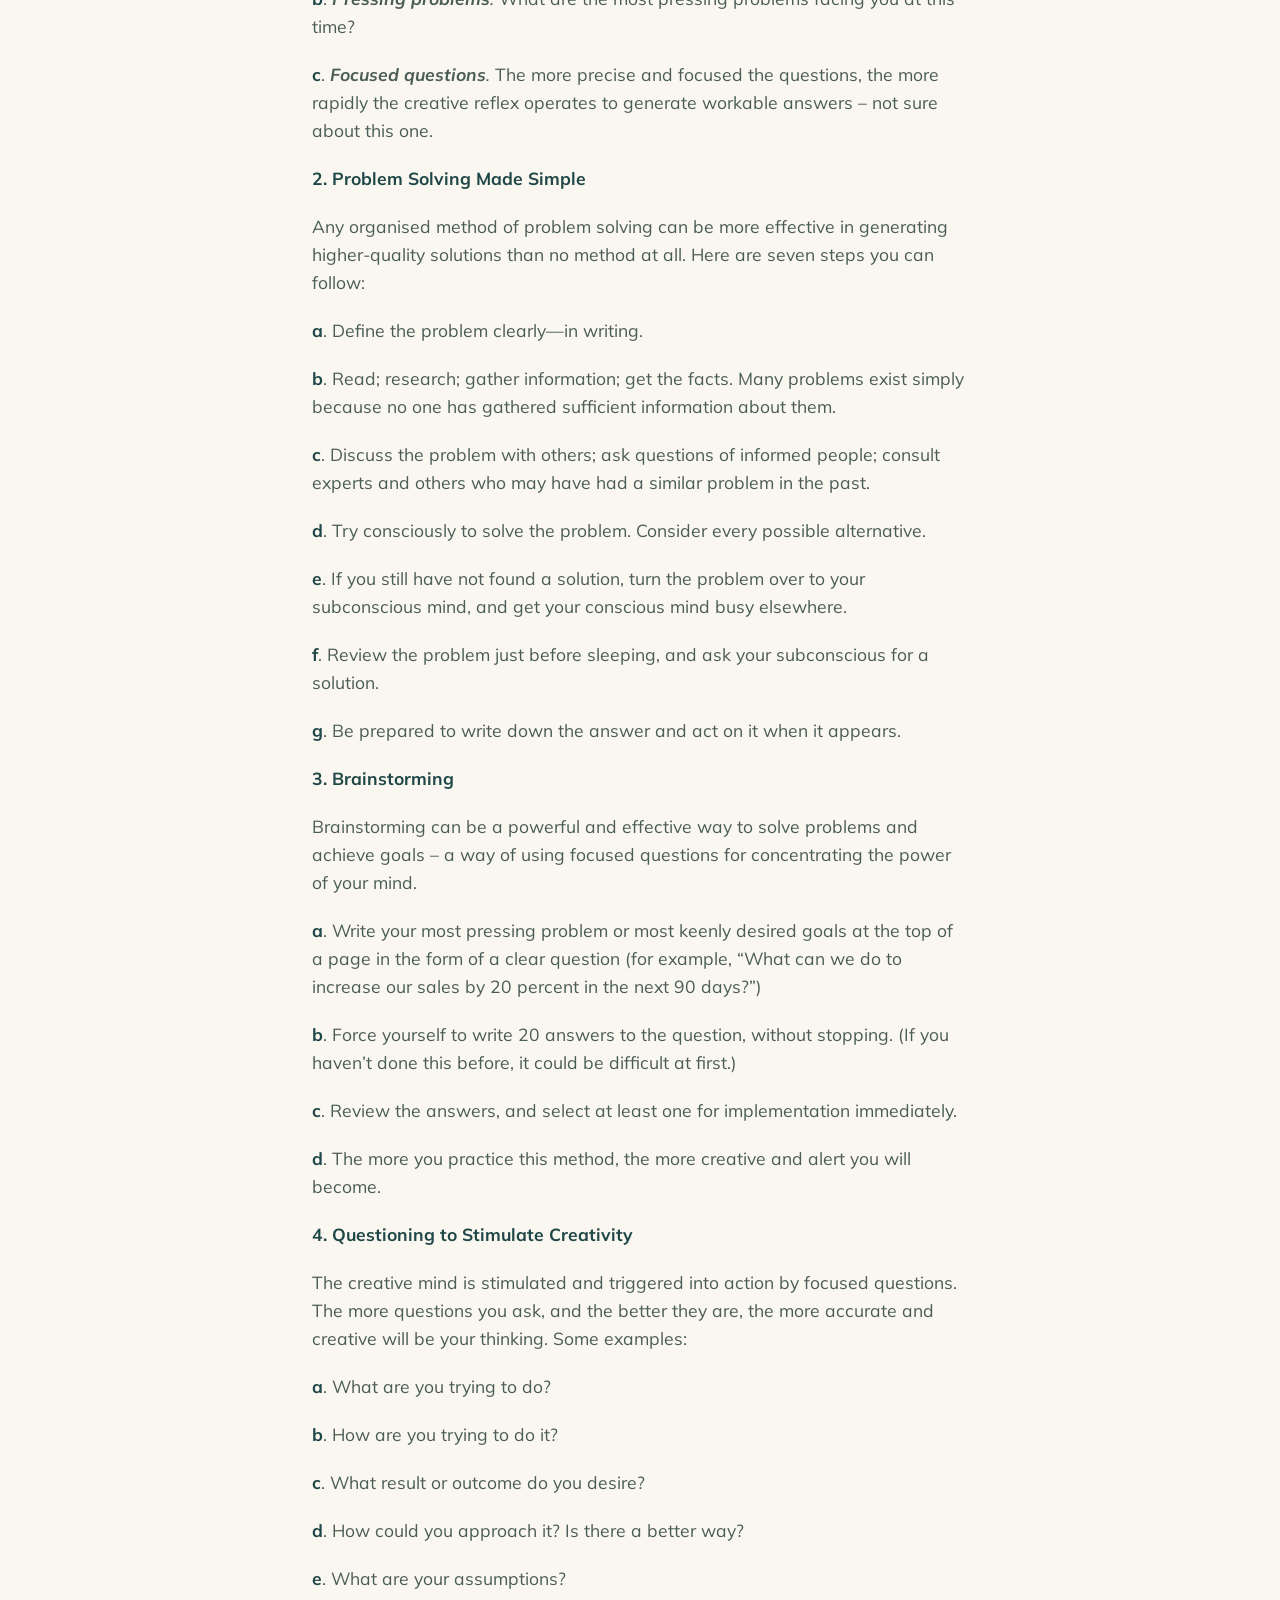
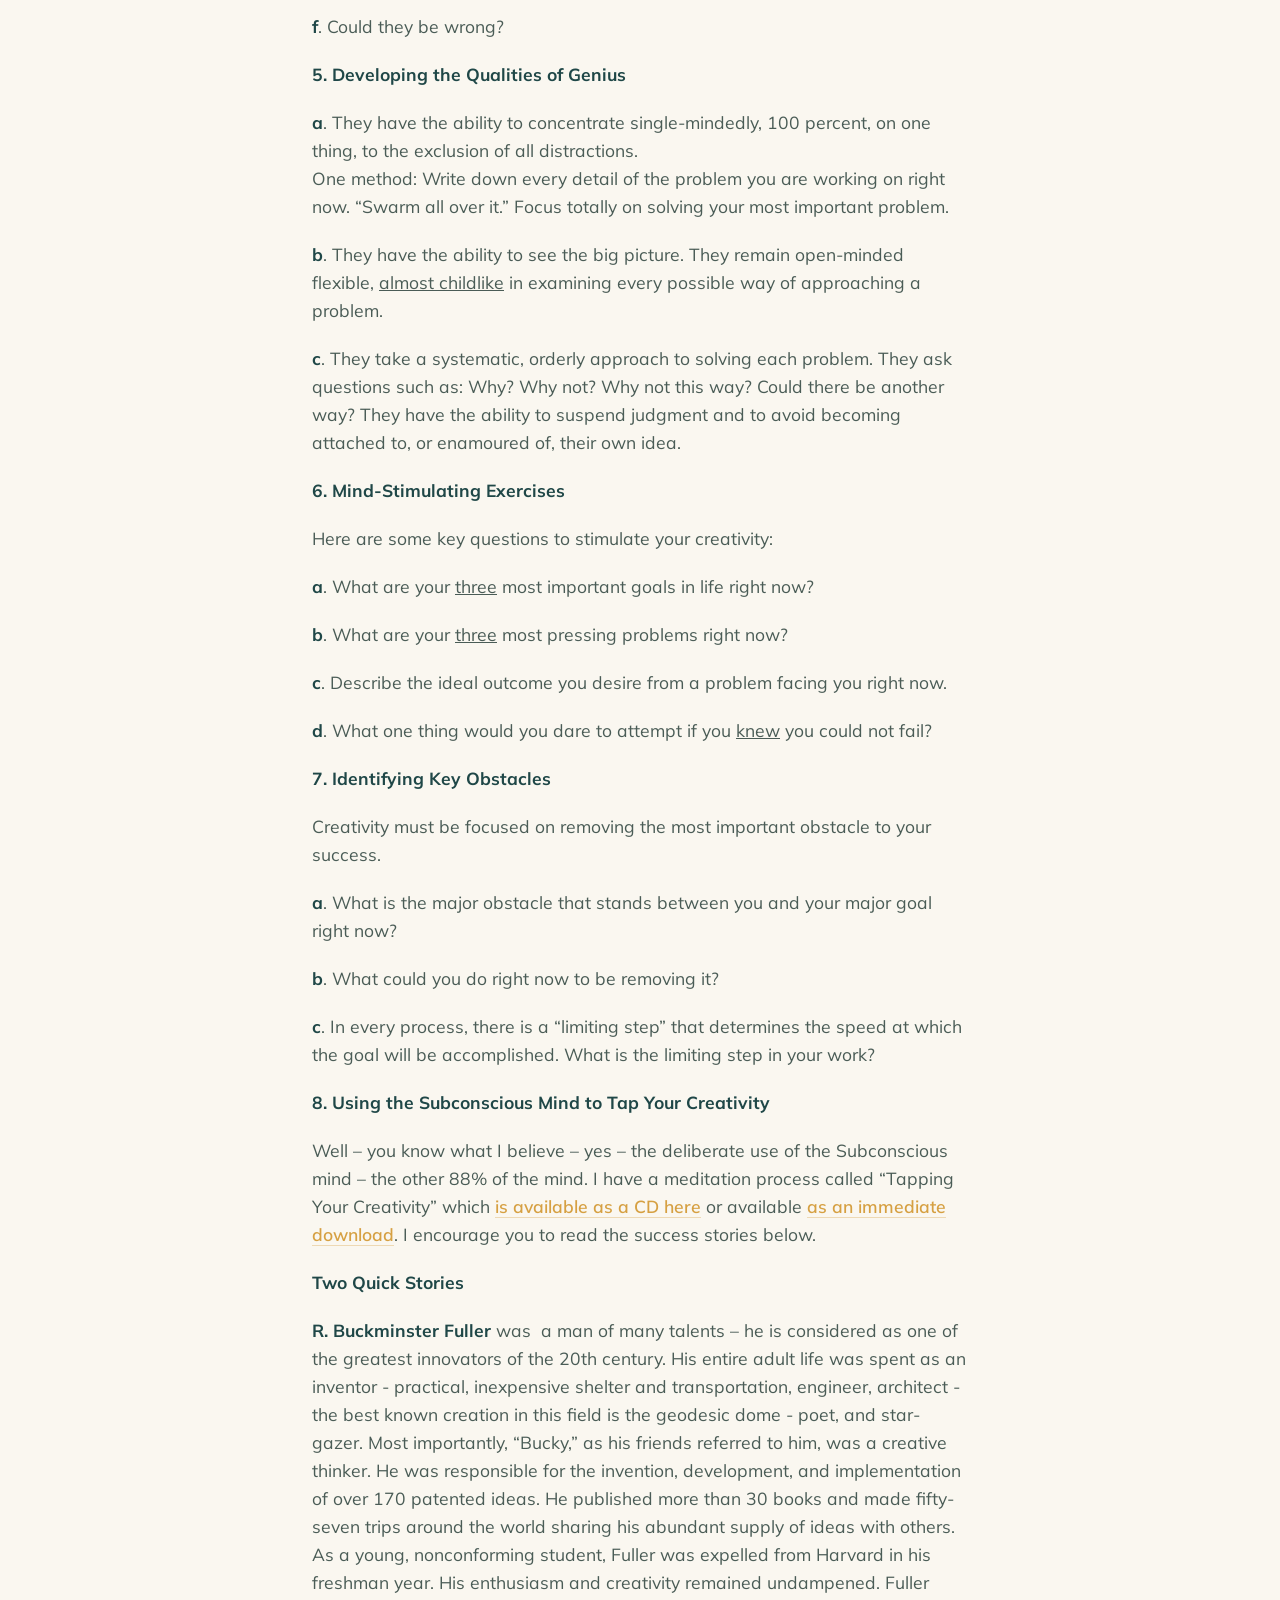
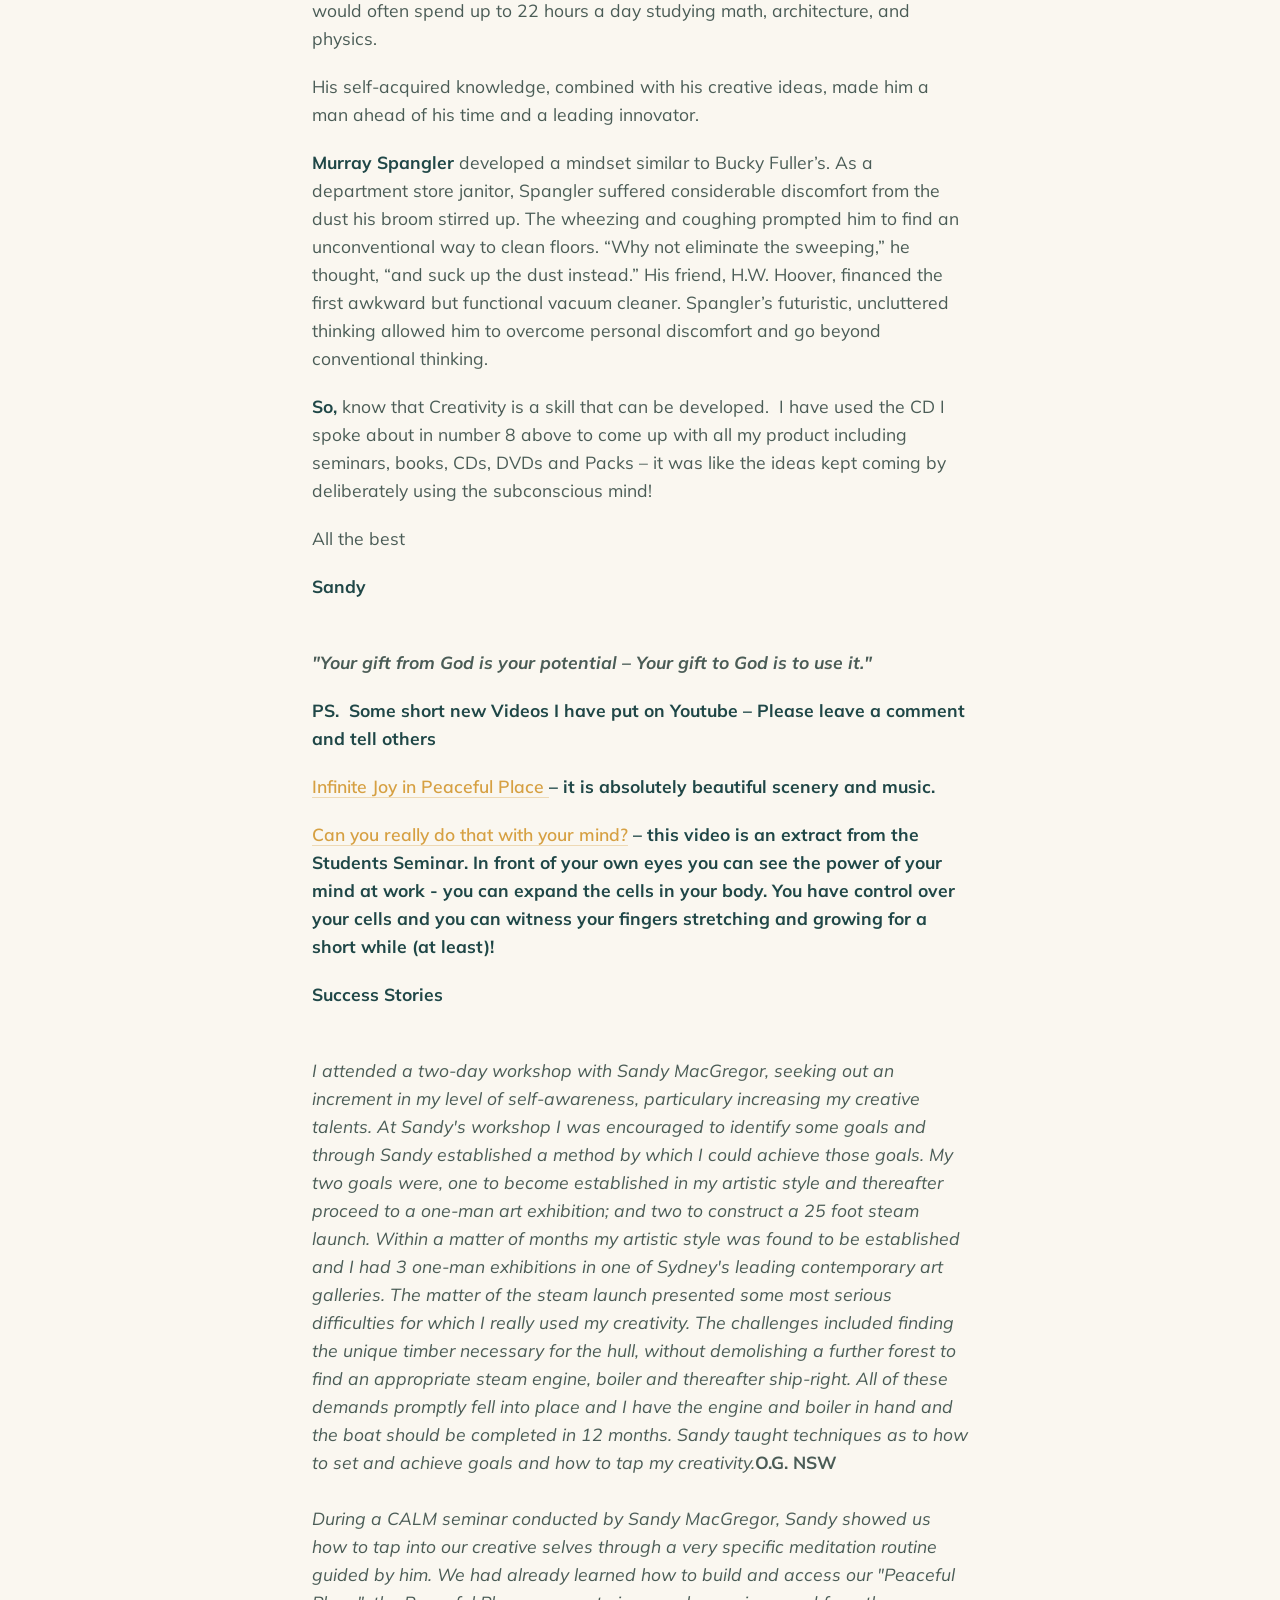
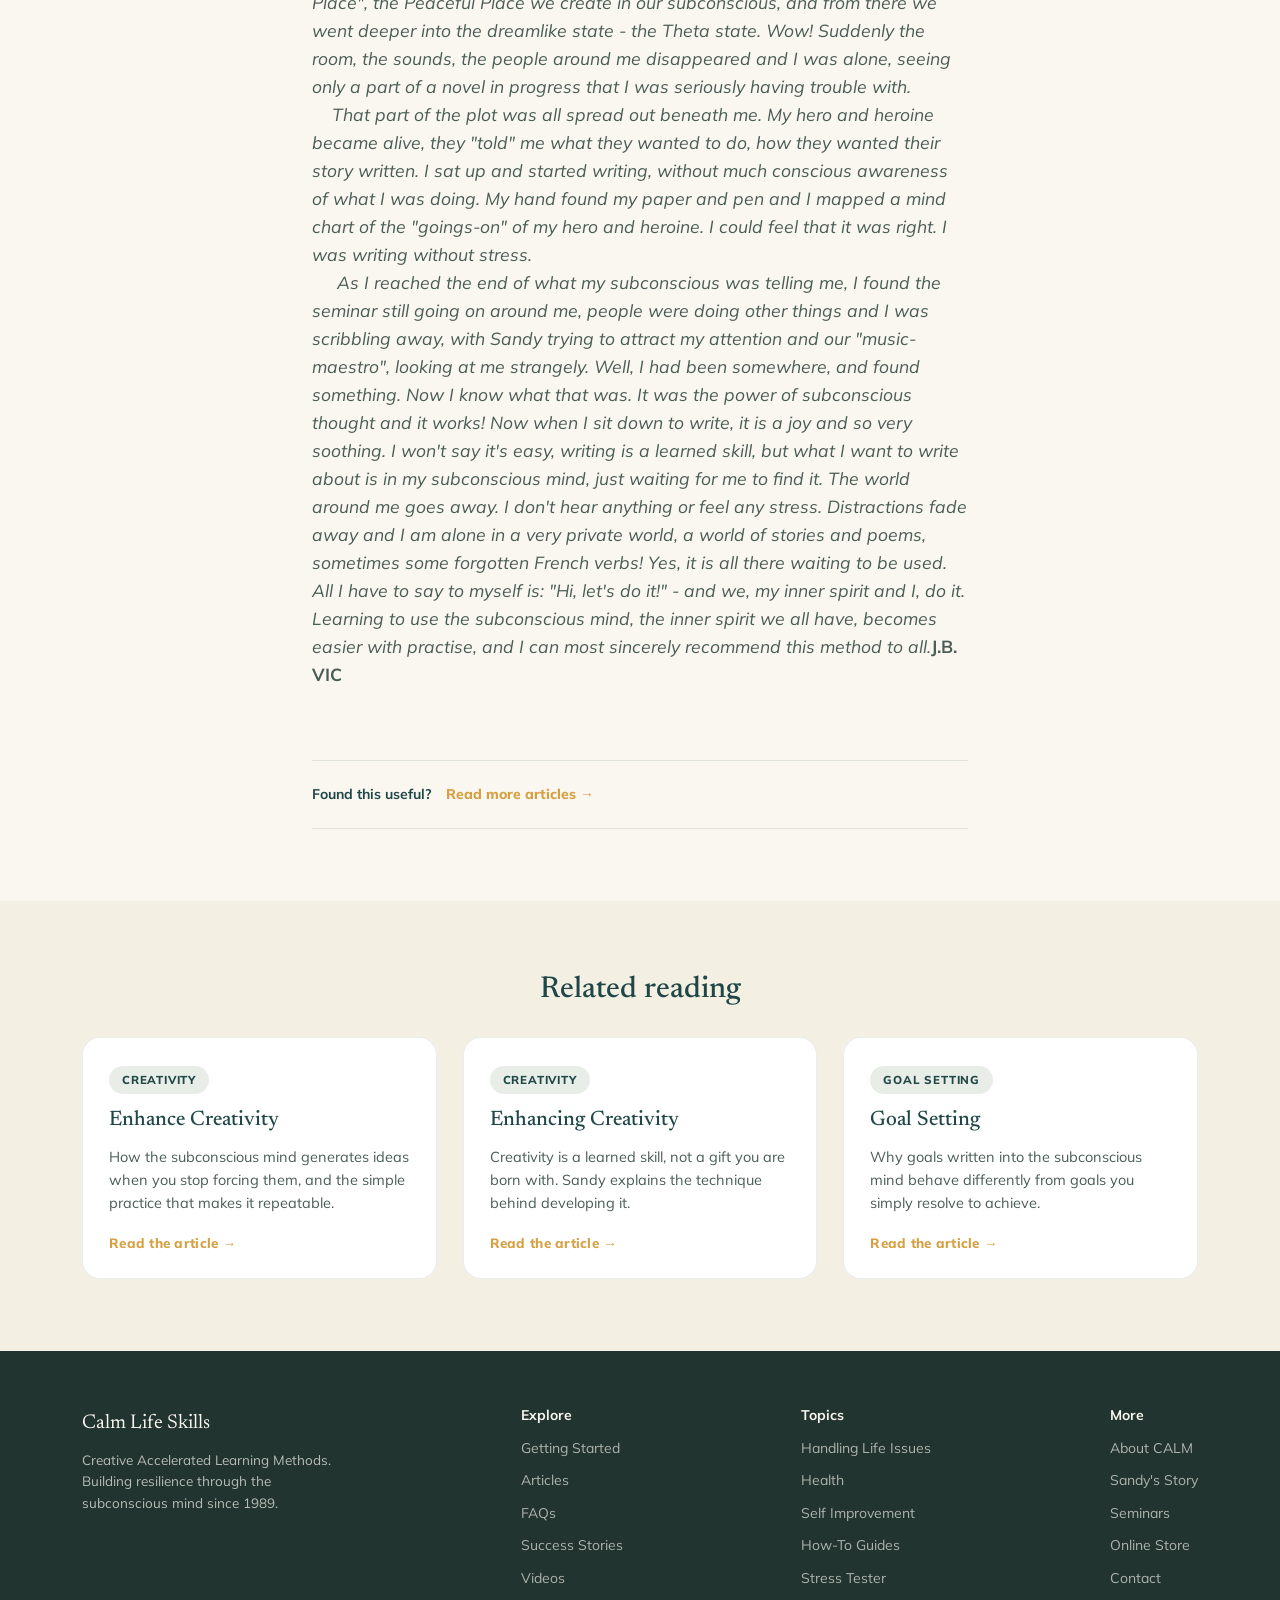
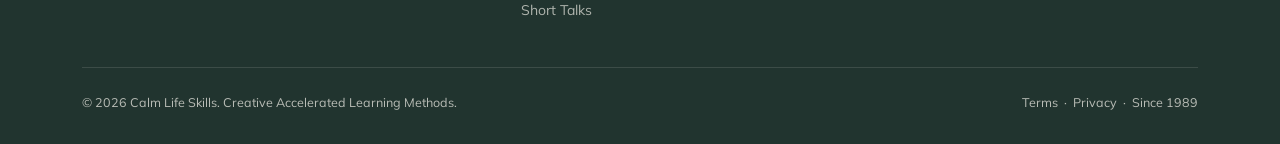
==== commit 03a1f334: "Switch the menu to the design's five links; add hub pages so nothing orphans The client asked for th" ====
--- a/article.html
+++ b/article.html
@@ -15,120 +15,17 @@
 
 <div class="topbar">
   <div class="topbar-inner">
-    <a href="https://www.calm.com.au/" class="logo">CalmLifeSkills<span>.</span></a>
+    <a href="home.html" class="logo">CalmLifeSkills<span>.</span></a>
 
     <nav class="nav-links" aria-label="Main">
-      <div class="has-mega">
-        <a href="https://www.calm.com.au/about">About</a>
-        <div class="mega cols-1">
-          <div>
-            <h5>About</h5>
-          <a href="https://www.calm.com.au/about/calm">About CALM</a>
-          <a href="https://www.calm.com.au/about/sandy-macgregor">Sandy&#x27;s Story</a>
-          <a href="https://www.calm.com.au/about/all-the-latest">All the Latest</a>
-          <a href="https://www.calm.com.au/about/contact">Contact</a>
-          <a href="https://www.calm.com.au/charity-and-others/my-charity">My Charity</a>
-          <a href="https://www.calm.com.au/charity-and-others/tours-to-vietnam">My Tours to Vietnam</a>
-          </div>
-        </div>
-      </div>
-
-      <div class="has-mega">
-        <a href="https://www.calm.com.au/topics" class="is-active">Calm Topics</a>
-        <div class="mega cols-3">
-          <div>
-            <h5>Handling Life Issues</h5>
-          <a href="https://www.calm.com.au/handling-life-issues/acceptance-and-letting-go">Acceptance &amp; Letting Go</a>
-          <a href="https://www.calm.com.au/handling-life-issues/dealing-with-anger">Anger</a>
-          <a href="https://www.calm.com.au/handling-life-issues/children">Children</a>
-          <a href="https://www.calm.com.au/handling-life-issues/moving-through-depression">Depression</a>
-          <a href="https://www.calm.com.au/handling-life-issues/stop-fear">Fear</a>
-          <a href="https://www.calm.com.au/handling-life-issues/forgiveness">Forgiveness</a>
-          <a href="https://www.calm.com.au/handling-life-issues/gratefulness">Gratefulness</a>
-          <a href="https://www.calm.com.au/handling-life-issues/grief-trauma-loss">Grief, Trauma &amp; Loss</a>
-          <a href="https://www.calm.com.au/handling-life-issues/life-purpose">Life Purpose</a>
-          <a href="https://www.calm.com.au/handling-life-issues/meditation">Meditation</a>
-          <a href="https://www.calm.com.au/handling-life-issues/peace-and-harmony">Peace &amp; Harmony</a>
-          <a href="https://www.calm.com.au/handling-life-issues/procrastination-and-motivation">Procrastination &amp; Motivation</a>
-          <a href="https://www.calm.com.au/handling-life-issues/prosperity-and-abundance">Prosperity &amp; Abundance</a>
-          </div>
-          <div>
-            <h5>&nbsp;</h5>
-          <a href="https://www.calm.com.au/handling-life-issues/improving-relationships">Relationships</a>
-          <a href="https://www.calm.com.au/handling-life-issues/science-of-the-mind">Science of the Mind</a>
-          <a href="https://www.calm.com.au/handling-life-issues/self-worth-and-confidence">Self-Worth &amp; Confidence</a>
-          <a href="https://www.calm.com.au/handling-life-issues/sleep-made-easy">Sleep</a>
-          <a href="https://www.calm.com.au/handling-life-issues/quit-smoking">Smoking</a>
-          <a href="https://www.calm.com.au/handling-life-issues/spirituality">Spirituality</a>
-          <a href="https://www.calm.com.au/handling-life-issues/stress">Stress</a>
-          <a href="https://www.calm.com.au/handling-life-issues/subconscious-mind">Subconscious Mind</a>
-          <a href="https://www.calm.com.au/handling-life-issues/technique">Technique</a>
-          <a href="https://www.calm.com.au/handling-life-issues/unconditional-love">Unconditional Love</a>
-          <a href="https://www.calm.com.au/handling-life-issues/weight-loss">Weight Loss</a>
-          <a href="https://www.calm.com.au/handling-life-issues/worry-and-anxiety">Worry &amp; Anxiety</a>
-          </div>
-          <div>
-            <h5>Health</h5>
-          <a href="https://www.calm.com.au/health/labour-and-childbirth">Childbirth</a>
-          <a href="https://www.calm.com.au/health/moving-through-depression">Depression</a>
-          <a href="https://www.calm.com.au/health/health-and-healing">Health &amp; Healing</a>
-          <a href="https://www.calm.com.au/health/meditation">Meditation</a>
-          <a href="https://www.calm.com.au/health/sleep-made-easy">Sleep</a>
-          <a href="https://www.calm.com.au/health/quit-smoking">Smoking</a>
-          <a href="https://www.calm.com.au/health/stress">Stress</a>
-          <a href="https://www.calm.com.au/health/subconscious-mind">Subconscious Mind</a>
-          <a href="https://www.calm.com.au/health/weight-loss">Weight Loss</a>
-          <a href="https://www.calm.com.au/health/worry-and-anxiety">Worry &amp; Anxiety</a>
-            <h5 style="margin-top:18px">Self Improvement</h5>
-          <a href="https://www.calm.com.au/self-improvement/enhancing-creativity">Creativity</a>
-          <a href="https://www.calm.com.au/self-improvement/goal-setting">Goal Setting</a>
-          <a href="https://www.calm.com.au/self-improvement/personal-leadership">Leadership</a>
-          <a href="https://www.calm.com.au/self-improvement/life-purpose">Life Purpose</a>
-          <a href="https://www.calm.com.au/self-improvement/meditation">Meditation</a>
-            <a href="https://www.calm.com.au/self-improvement">All self improvement &rarr;</a>
-          </div>
-        </div>
-      </div>
-
-      <div class="has-mega">
-        <a href="https://www.calm.com.au/resources">Resources</a>
-        <div class="mega cols-1">
-          <div>
-            <h5>Resources</h5>
-          <a href="https://www.calm.com.au/getting-started/">Getting Started</a>
-          <a href="https://www.calm.com.au/articles">Articles</a>
-          <a href="https://www.calm.com.au/faq">FAQs</a>
-          <a href="https://www.calm.com.au/how-to-guides">How-To Guides</a>
-          <a href="https://www.calm.com.au/success-stories">Success Stories</a>
-          <a href="https://www.calm.com.au/videos">Videos</a>
-          <a href="https://www.calm.com.au/short-talks">Short Talks</a>
-          <a href="https://www.calm.com.au/stress-test">Stress Tester</a>
-          <a href="https://www.calm.com.au/mmn/signup">Mind Matters News</a>
-          <a href="https://www.calm.com.au/mmn/archive">MMN Archive</a>
-          </div>
-        </div>
-      </div>
-
-      <div class="has-mega">
-        <a href="https://www.calm.com.au/shop">Products</a>
-        <div class="mega cols-1">
-          <div>
-            <h5>Products</h5>
-          <a href="https://www.calm.com.au/seminars">Seminar Information</a>
-          <a href="https://shop.calm.com.au/">Online Store</a>
-          <a href="https://shop.calm.com.au/collections/books">Books</a>
-          <a href="https://shop.calm.com.au/collections/seminar">Seminars on DVD</a>
-          <a href="https://shop.calm.com.au/collections/audio">Audio CDs</a>
-          <a href="https://shop.calm.com.au/collections/dvd">DVDs</a>
-          <a href="https://shop.calm.com.au/collections/packs">Packs</a>
-          <a href="https://shop.calm.com.au/collections/personal-coaching">Coaching</a>
-          <a href="https://shop.calm.com.au/collections/meditation">Meditation</a>
-          </div>
-        </div>
-      </div>
+      <a href="how-it-works.html">How It Works</a>
+      <a href="meditations.html">Meditations</a>
+      <a href="https://www.calm.com.au/about/sandy-macgregor">About Sandy</a>
+      <a href="https://www.calm.com.au/success-stories">Success Stories</a>
+      <a href="https://shop.calm.com.au/">The Shop</a>
     </nav>
 
-    <a href="https://shop.calm.com.au/" class="nav-cta">Visit the Shop</a>
+    <a href="https://shop.calm.com.au/products/peaceful-place-series-cd-no-2-guided-imagery-download" class="nav-cta">Start with PP#2</a>
 
     <button class="nav-toggle" aria-label="Open menu" aria-expanded="false"
             aria-controls="site-drawer" data-drawer-open>
@@ -147,24 +44,16 @@
       </button>
     </div>
 
-    <a class="drawer-link" href="https://www.calm.com.au/">Home</a>
-
-    <details>
-      <summary>About</summary>
-      <div class="drawer-sub">
-        <a href="https://www.calm.com.au/about/calm">About CALM</a>
-        <a href="https://www.calm.com.au/about/sandy-macgregor">Sandy&#x27;s Story</a>
-        <a href="https://www.calm.com.au/about/all-the-latest">All the Latest</a>
-        <a href="https://www.calm.com.au/about/contact">Contact</a>
-        <a href="https://www.calm.com.au/charity-and-others/my-charity">My Charity</a>
-        <a href="https://www.calm.com.au/charity-and-others/tours-to-vietnam">My Tours to Vietnam</a>
-      </div>
-    </details>
-
+    <a class="drawer-link" href="how-it-works.html">How It Works</a>
+    <a class="drawer-link" href="meditations.html">Meditations</a>
+    <a class="drawer-link" href="https://www.calm.com.au/about/sandy-macgregor">About Sandy</a>
+    <a class="drawer-link" href="https://www.calm.com.au/success-stories">Success Stories</a>
+    <a class="drawer-link" href="https://shop.calm.com.au/">The Shop</a>
+
+    <p class="drawer-note">Everything else on the site</p>
     <details>
       <summary>Calm Topics</summary>
       <div class="drawer-sub">
-        <h5>Handling Life Issues</h5>
         <a href="https://www.calm.com.au/handling-life-issues/acceptance-and-letting-go">Acceptance &amp; Letting Go</a>
         <a href="https://www.calm.com.au/handling-life-issues/dealing-with-anger">Anger</a>
         <a href="https://www.calm.com.au/handling-life-issues/children">Children</a>
@@ -190,7 +79,6 @@
         <a href="https://www.calm.com.au/handling-life-issues/unconditional-love">Unconditional Love</a>
         <a href="https://www.calm.com.au/handling-life-issues/weight-loss">Weight Loss</a>
         <a href="https://www.calm.com.au/handling-life-issues/worry-and-anxiety">Worry &amp; Anxiety</a>
-        <h5>Health</h5>
         <a href="https://www.calm.com.au/health/labour-and-childbirth">Childbirth</a>
         <a href="https://www.calm.com.au/health/moving-through-depression">Depression</a>
         <a href="https://www.calm.com.au/health/health-and-healing">Health &amp; Healing</a>
@@ -201,7 +89,6 @@
         <a href="https://www.calm.com.au/health/subconscious-mind">Subconscious Mind</a>
         <a href="https://www.calm.com.au/health/weight-loss">Weight Loss</a>
         <a href="https://www.calm.com.au/health/worry-and-anxiety">Worry &amp; Anxiety</a>
-        <h5>Self Improvement</h5>
         <a href="https://www.calm.com.au/self-improvement/enhancing-creativity">Creativity</a>
         <a href="https://www.calm.com.au/self-improvement/goal-setting">Goal Setting</a>
         <a href="https://www.calm.com.au/self-improvement/personal-leadership">Leadership</a>
@@ -218,7 +105,6 @@
         <a href="https://www.calm.com.au/self-improvement/technique">Technique</a>
       </div>
     </details>
-
     <details>
       <summary>Resources</summary>
       <div class="drawer-sub">
@@ -234,7 +120,17 @@
         <a href="https://www.calm.com.au/mmn/archive">MMN Archive</a>
       </div>
     </details>
-
+    <details>
+      <summary>About</summary>
+      <div class="drawer-sub">
+        <a href="https://www.calm.com.au/about/calm">About CALM</a>
+        <a href="https://www.calm.com.au/about/sandy-macgregor">Sandy&#x27;s Story</a>
+        <a href="https://www.calm.com.au/about/all-the-latest">All the Latest</a>
+        <a href="https://www.calm.com.au/about/contact">Contact</a>
+        <a href="https://www.calm.com.au/charity-and-others/my-charity">My Charity</a>
+        <a href="https://www.calm.com.au/charity-and-others/tours-to-vietnam">My Tours to Vietnam</a>
+      </div>
+    </details>
     <details>
       <summary>Products</summary>
       <div class="drawer-sub">
@@ -250,7 +146,7 @@
       </div>
     </details>
 
-    <a href="https://shop.calm.com.au/" class="nav-cta">Visit the Shop</a>
+    <a href="https://shop.calm.com.au/products/peaceful-place-series-cd-no-2-guided-imagery-download" class="nav-cta">Start with PP#2</a>
   </div>
 </div>
 
--- a/assets/calm-theme.css
+++ b/assets/calm-theme.css
@@ -280,85 +280,6 @@
 
 .nav-links { align-items: center; }
 
-.has-mega { position: relative; }
-
-.has-mega > a::after {
-  content: '';
-  display: inline-block;
-  width: 5px;
-  height: 5px;
-  margin-left: 7px;
-  vertical-align: 2px;
-  border-right: 1.5px solid currentColor;
-  border-bottom: 1.5px solid currentColor;
-  transform: rotate(45deg);
-  opacity: 0.55;
-}
-
-.mega {
-  position: absolute;
-  top: calc(100% + 18px);
-  left: 50%;
-  transform: translateX(-50%) translateY(-6px);
-  background: var(--white);
-  border: 1px solid rgba(31, 71, 71, 0.10);
-  border-radius: 18px;
-  box-shadow: 0 24px 60px rgba(31, 71, 71, 0.16);
-  padding: 26px 30px;
-  display: grid;
-  gap: 26px 40px;
-  opacity: 0;
-  visibility: hidden;
-  pointer-events: none;
-  transition: opacity 0.18s ease, transform 0.18s ease, visibility 0.18s;
-  z-index: 120;
-}
-
-.mega::before {
-  /* keeps hover alive across the gap between the bar and the panel */
-  content: '';
-  position: absolute;
-  top: -18px;
-  left: 0;
-  right: 0;
-  height: 18px;
-}
-
-.mega.cols-3 { grid-template-columns: repeat(3, minmax(168px, 1fr)); }
-.mega.cols-1 { grid-template-columns: minmax(200px, 1fr); }
-
-.has-mega:hover .mega,
-.has-mega:focus-within .mega {
-  opacity: 1;
-  visibility: visible;
-  pointer-events: auto;
-  transform: translateX(-50%) translateY(0);
-}
-
-.mega h5 {
-  font-family: 'Mulish', sans-serif;
-  font-size: 11.5px;
-  font-weight: 800;
-  letter-spacing: 0.10em;
-  text-transform: uppercase;
-  color: var(--sage);
-  margin-bottom: 12px;
-}
-
-.mega a {
-  display: block;
-  font-size: 14px;
-  font-weight: 500;
-  color: var(--ink-soft);
-  padding: 5px 0;
-  transition: color 0.15s ease, padding-left 0.15s ease;
-}
-
-.mega a:hover {
-  color: var(--teal);
-  padding-left: 4px;
-}
-
 /* ===== Mobile drawer =============================================
    The supplied design hides .nav-links below 820px and ships no
    replacement, so on a phone the site has no navigation at all.
@@ -774,3 +695,15 @@
 }
 
 .skip-link:focus { left: 0; }
+
+/* Mobile drawer: label above the collapsed "everything else" sections, so
+   the drawer opens looking like the five-item design rather than a list of
+   seventy. */
+.drawer-note {
+  margin: 26px 0 6px;
+  font-size: 11px;
+  font-weight: 800;
+  letter-spacing: 0.1em;
+  text-transform: uppercase;
+  color: var(--sage);
+}
